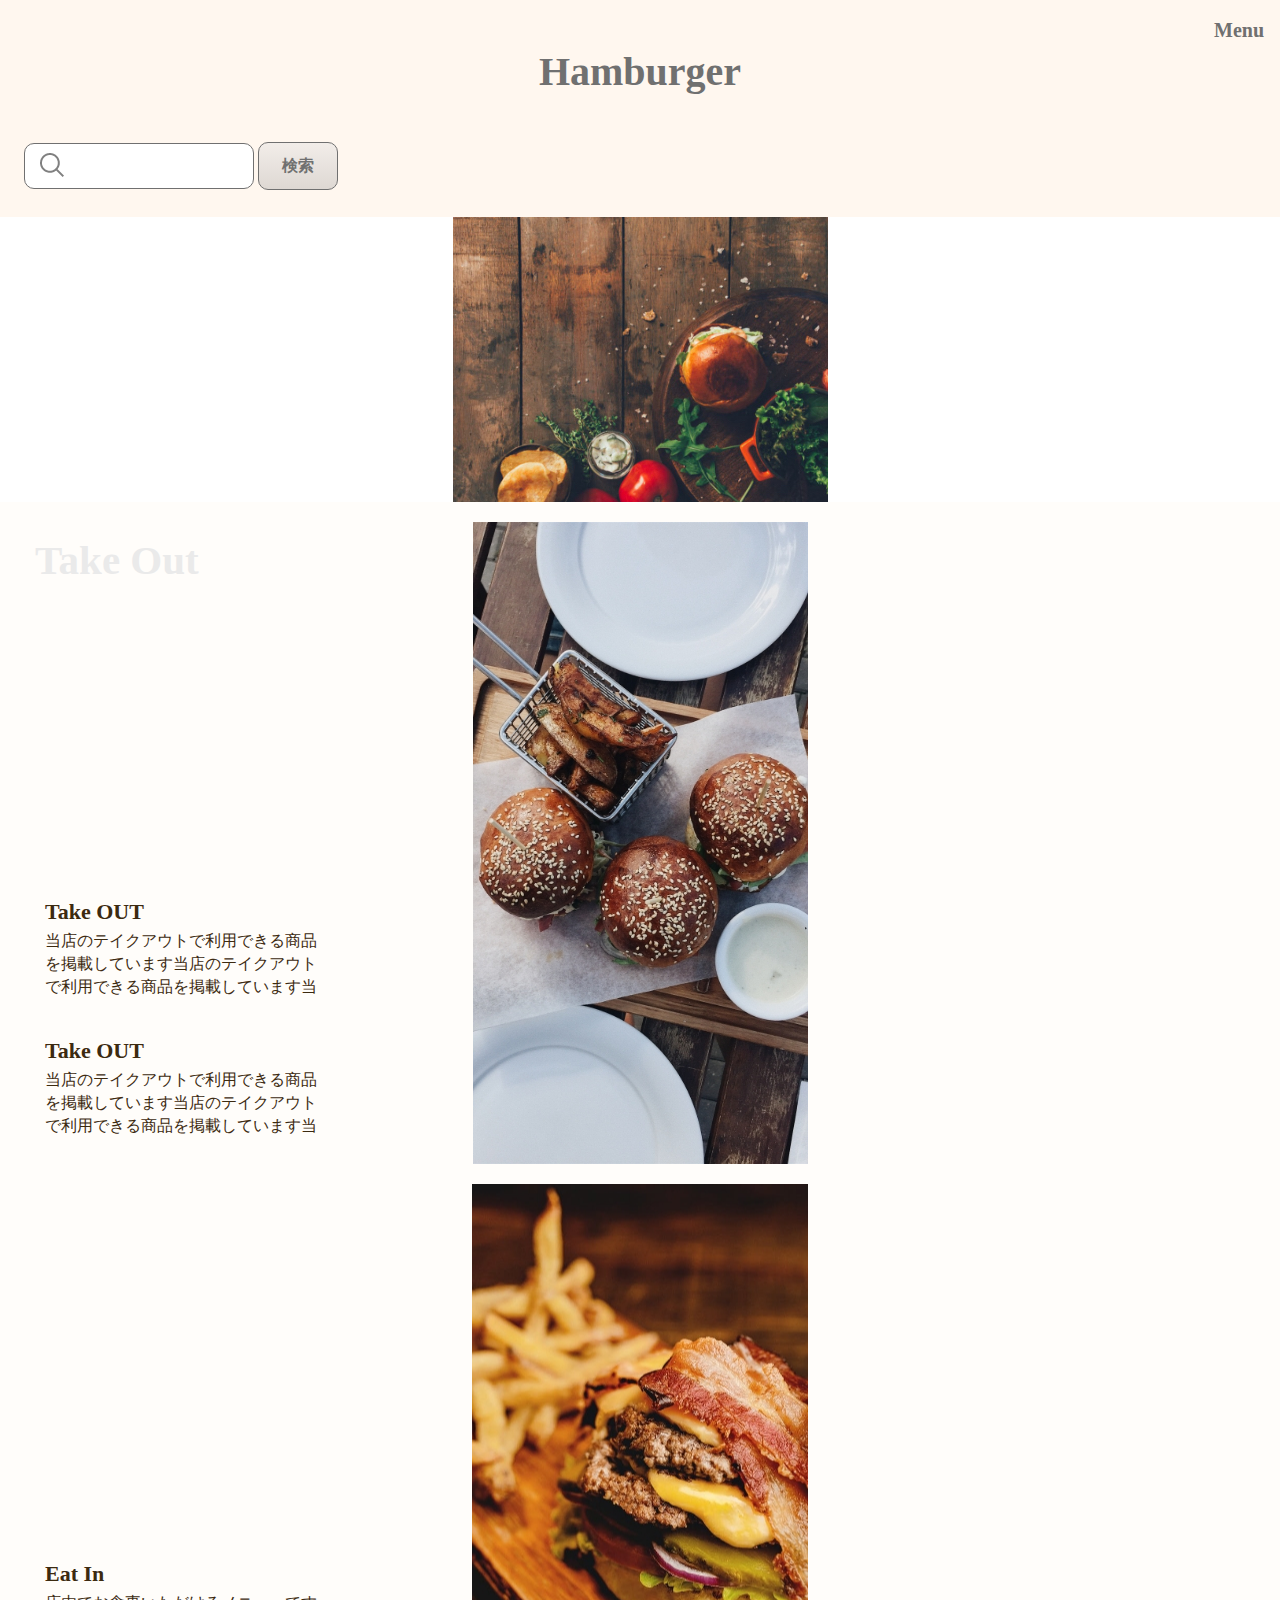
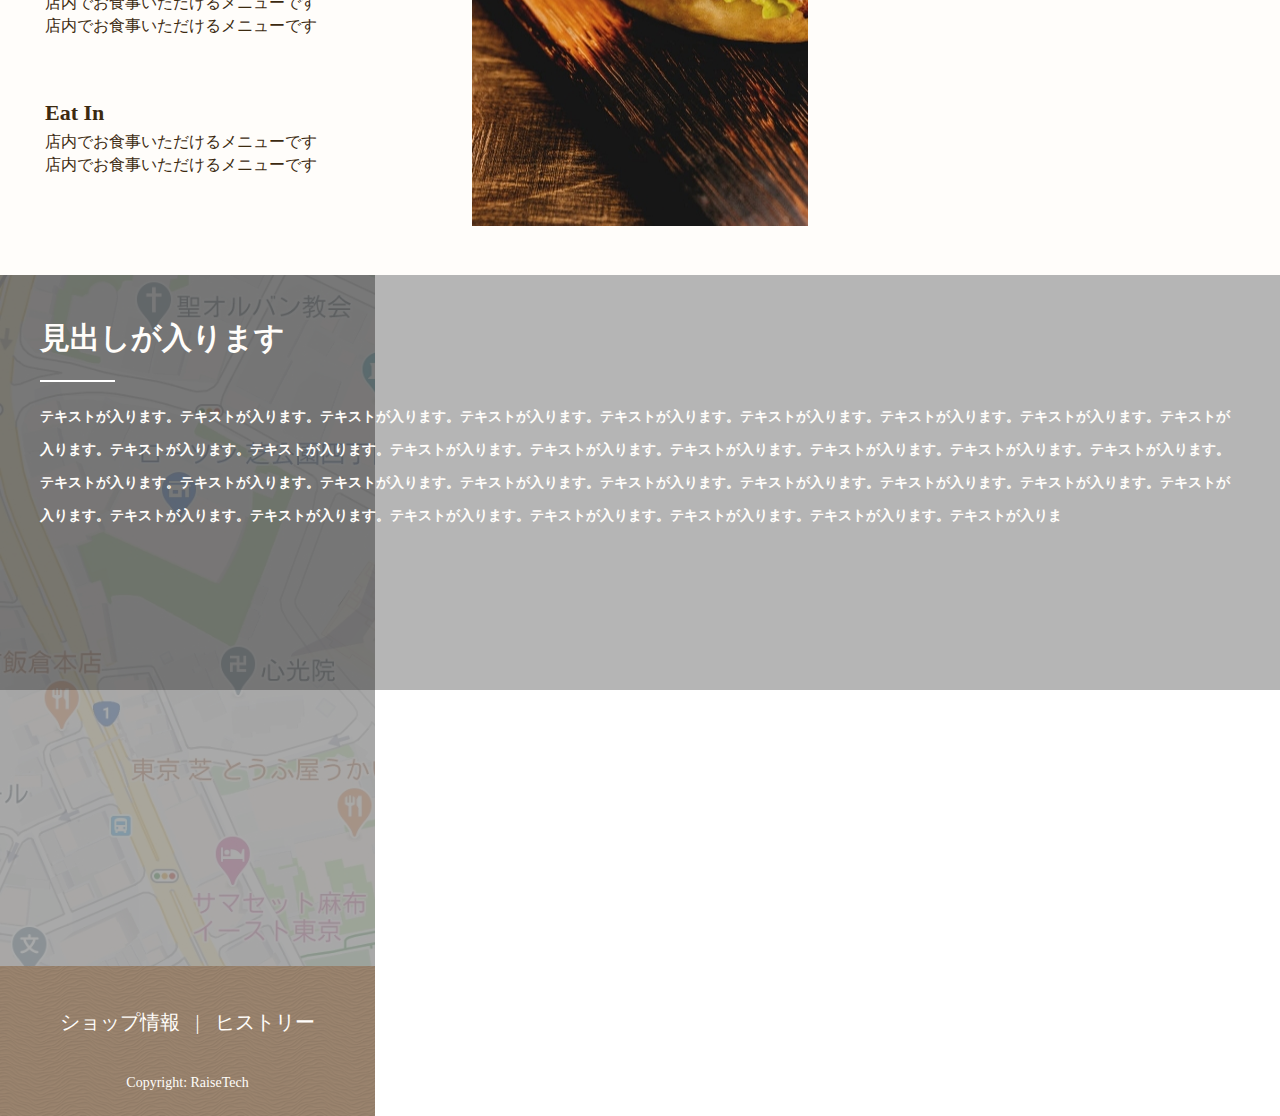
==== index.html @ 3081bf37 "iPhone _ front-pageまで完成" ====
<!DOCTYPE html>
<html lang="ja">

<head>
  <meta charset="UTF-8">
  <meta http-equiv="X-UA-Compatible" content="IE=edge">
  <meta name="viewport" content="width=device-width, initial-scale=1.0">
  <title>hamburger</title>
  <link rel="shortcut icon" href="img/logo.svg" type="image/x-icon">
  <link rel="stylesheet" href="css/ress.css">
  <link rel="stylesheet" href="css/style.css">
</head>

<body>
  <header class="l-header">

    <div class="p-header">
      <h1 class="p-header__title">
        Hamburger
      </h1>

      <div class="p-header__nav">
        Menu
      </div>
    </div>

    <form action="" class="p-search-form">
      <input type="text" class="p-search-form__keyword">
      <input type="submit" value="検索" class="p-search-form__submit">
    </form>

  </header>

  <article class="p-sidebar">
    <h2 class="p-sidebar__title">Menu</h2>

    <div class="p-sidebar__nav">

      <h3 class="p-sidebar__nav-title">バーガー</h3>
      <ul>
        <li>ハンバーガー</li>
        <li>チーズバーガー</li>
        <li>テリヤキバーガー</li>
        <li>アボカドバーガー</li>
        <li>フィッシュバーガー</li>
        <li>ベーコンバーガー</li>
        <li>チキンバーガー</li>
      </ul>

      <h3 class="p-sidebar__nav-title">サイド</h3>
      <ul>
        <li>ポテト</li>
        <li>サラダ</li>
        <li>ナゲット</li>
        <li>コーン</li>
      </ul>

      <h3 class="p-sidebar__nav-title">ドリンク</h3>
      <ul>
        <li>コーラ</li>
        <li>ファンタ</li>
        <li>オレンジ</li>
        <li>アップル</li>
        <li>紅茶（Ice/Hot</li>
        <li>コーヒー（Ice/Hot</li>
      </ul>

    </div>
  </article>

  <article class="l-contents">
    <div class="p-mv">
      <div class="p-mv__title">ダミーサイト</div>
    </div>
    <div class="p-branch-menu">
      <ul class="p-branch-menu__item">
        <li class="p-branch-menu__item-list p-branch-menu__item-take-out">
          <h2 class="take-out">Take Out</h2>
          <div class="p-branch-menu__item-content">
            <dl>
              <dt>Take OUT</dt>
              <dd>当店のテイクアウトで利用できる商品を掲載しています当店のテイクアウト
                で利用できる商品を掲載しています当</dd>
            </dl>
            <dl>
              <dt>Take OUT</dt>
              <dd>当店のテイクアウトで利用できる商品を掲載しています当店のテイクアウト
                で利用できる商品を掲載しています当</dd>
            </dl>
          </div>
        </li>
        <li class="p-branch-menu__item-list p-branch-menu__item-eat-in">
          <h2>Eat In</h2>
          <div class="p-branch-menu__item-content">
            <dl>
              <dt>Eat In</dt>
              <dd>店内でお食事いただけるメニューです店内でお食事いただけるメニューです</dd>
            </dl>
            <dl>
              <dt>Eat In</dt>
              <dd>店内でお食事いただけるメニューです店内でお食事いただけるメニューです</dd>
            </dl>
          </div>
        </li>
      </ul>
    </div>

    <section class="p-access">
      <h2 class="p-access__title">見出しが入ります</h2>
      <p class="p-access__text">
        テキストが入ります。テキストが入ります。テキストが入ります。テキストが入ります。テキストが入ります。テキストが入ります。テキストが入ります。テキストが入ります。テキストが入ります。テキストが入ります。テキストが入ります。テキストが入ります。テキストが入ります。テキストが入ります。テキストが入ります。テキストが入ります。テキストが入ります。テキストが入ります。テキストが入ります。テキストが入ります。テキストが入ります。テキストが入ります。テキストが入ります。テキストが入ります。テキストが入ります。テキストが入ります。テキストが入ります。テキストが入ります。テキストが入ります。テキストが入ります。テキストが入ります。テキストが入ります。テキストが入りま
      </p>
      <div class="p-access__map"></div>
      <div class="p-access__map-glay"></div>
    </section>
  </article>
  <footer class="l-footer">
    <div class="p-footer__inner">
      <ul class="p-footer__menu">
        <li>ショップ情報</li>
        <span>|</span>
        <li>ヒストリー</li>
      </ul>
      <p class="p-footer__copy">
        Copyright: RaiseTech
      </p>
    </div>
  </footer>
</body>

</html>
---- css/ress.css ----
/* reset.dev • v5.0.2 */

/* # =================================================================
   # Global selectors
   # ================================================================= */

html {
  box-sizing: border-box;
  -webkit-text-size-adjust: 100%; /* Prevent adjustments of font size after orientation changes in iOS */
  word-break: normal;
  -moz-tab-size: 4;
  tab-size: 4;
}

*,
::before,
::after {
  background-repeat: no-repeat; /* Set `background-repeat: no-repeat` to all elements and pseudo elements */
  box-sizing: inherit;
}

::before,
::after {
  text-decoration: inherit; /* Inherit text-decoration and vertical align to ::before and ::after pseudo elements */
  vertical-align: inherit;
}

* {
  padding: 0; /* Reset `padding` and `margin` of all elements */
  margin: 0;
}

/* # =================================================================
   # General elements
   # ================================================================= */

hr {
  overflow: visible; /* Show the overflow in Edge and IE */
  height: 0; /* Add the correct box sizing in Firefox */
  color: inherit; /* Correct border color in Firefox. */
}

details,
main {
  display: block; /* Render the `main` element consistently in IE. */
}

summary {
  display: list-item; /* Add the correct display in all browsers */
}

small {
  font-size: 80%; /* Set font-size to 80% in `small` elements */
}

[hidden] {
  display: none; /* Add the correct display in IE */
}

abbr[title] {
  border-bottom: none; /* Remove the bottom border in Chrome 57 */
  /* Add the correct text decoration in Chrome, Edge, IE, Opera, and Safari */
  text-decoration: underline;
  text-decoration: underline dotted;
}

a {
  background-color: transparent; /* Remove the gray background on active links in IE 10 */
}

a:active,
a:hover {
  outline-width: 0; /* Remove the outline when hovering in all browsers */
}

code,
kbd,
pre,
samp {
  font-family: monospace, monospace; /* Specify the font family of code elements */
}

pre {
  font-size: 1em; /* Correct the odd `em` font sizing in all browsers */
}

b,
strong {
  font-weight: bolder; /* Add the correct font weight in Chrome, Edge, and Safari */
}

/* https://gist.github.com/unruthless/413930 */
sub,
sup {
  font-size: 75%;
  line-height: 0;
  position: relative;
  vertical-align: baseline;
}

sub {
  bottom: -0.25em;
}

sup {
  top: -0.5em;
}

table {
  border-color: inherit; /* Correct border color in all Chrome, Edge, and Safari. */
  text-indent: 0; /* Remove text indentation in Chrome, Edge, and Safari */
}

iframe {
  border-style: none;
}

/* # =================================================================
   # Forms
   # ================================================================= */

input {
  border-radius: 0;
}

[type='number']::-webkit-inner-spin-button,
[type='number']::-webkit-outer-spin-button {
  height: auto; /* Correct the cursor style of increment and decrement buttons in Chrome */
}

[type='search'] {
  -webkit-appearance: textfield; /* Correct the odd appearance in Chrome and Safari */
  outline-offset: -2px; /* Correct the outline style in Safari */
}

[type='search']::-webkit-search-decoration {
  -webkit-appearance: none; /* Remove the inner padding in Chrome and Safari on macOS */
}

textarea {
  overflow: auto; /* Internet Explorer 11+ */
  resize: vertical; /* Specify textarea */
}

button,
input,
optgroup,
select,
textarea {
  font: inherit; /* Specify font inheritance of form elements */
}

optgroup {
  font-weight: bold; /* Restore the font weight unset by the previous rule */
}

button {
  overflow: visible; /* Address `overflow` set to `hidden` in IE 8/9/10/11 */
}

button,
select {
  text-transform: none; /* Firefox 40+, Internet Explorer 11- */
}

/* Apply cursor pointer to button elements */
button,
[type='button'],
[type='reset'],
[type='submit'],
[role='button'] {
  cursor: pointer;
}

/* Remove inner padding and border in Firefox 4+ */
button::-moz-focus-inner,
[type='button']::-moz-focus-inner,
[type='reset']::-moz-focus-inner,
[type='submit']::-moz-focus-inner {
  border-style: none;
  padding: 0;
}

/* Replace focus style removed in the border reset above */
button:-moz-focusring,
[type='button']::-moz-focus-inner,
[type='reset']::-moz-focus-inner,
[type='submit']::-moz-focus-inner {
  outline: 1px dotted ButtonText;
}

button,
html [type='button'], /* Prevent a WebKit bug where (2) destroys native `audio` and `video`controls in Android 4 */
[type='reset'],
[type='submit'] {
  -webkit-appearance: button; /* Correct the inability to style clickable types in iOS */
}

/* Remove the default button styling in all browsers */
button,
input,
select,
textarea {
  background-color: transparent;
  border-style: none;
}

a:focus,
button:focus,
input:focus,
select:focus,
textarea:focus {
  outline-width: 0;
}

/* Style select like a standard input */
select {
  -moz-appearance: none; /* Firefox 36+ */
  -webkit-appearance: none; /* Chrome 41+ */
}

select::-ms-expand {
  display: none; /* Internet Explorer 11+ */
}

select::-ms-value {
  color: currentColor; /* Internet Explorer 11+ */
}

legend {
  border: 0; /* Correct `color` not being inherited in IE 8/9/10/11 */
  color: inherit; /* Correct the color inheritance from `fieldset` elements in IE */
  display: table; /* Correct the text wrapping in Edge and IE */
  max-width: 100%; /* Correct the text wrapping in Edge and IE */
  white-space: normal; /* Correct the text wrapping in Edge and IE */
  max-width: 100%; /* Correct the text wrapping in Edge 18- and IE */
}

::-webkit-file-upload-button {
  /* Correct the inability to style clickable types in iOS and Safari */
  -webkit-appearance: button;
  color: inherit;
  font: inherit; /* Change font properties to `inherit` in Chrome and Safari */
}

/* Replace pointer cursor in disabled elements */
[disabled] {
  cursor: default;
}

/* # =================================================================
   # Specify media element style
   # ================================================================= */

img {
  border-style: none; /* Remove border when inside `a` element in IE 8/9/10 */
}

/* Add the correct vertical alignment in Chrome, Firefox, and Opera */
progress {
  vertical-align: baseline;
}

/* # =================================================================
   # Accessibility
   # ================================================================= */

/* Specify the progress cursor of updating elements */
[aria-busy='true'] {
  cursor: progress;
}

/* Specify the pointer cursor of trigger elements */
[aria-controls] {
  cursor: pointer;
}

/* Specify the cursor of disabled, not-editable, or otherwise inoperable elements */
[aria-disabled='true'] {
  cursor: default;
}
---- css/style.css ----
@charset "UTF-8";
/* reset.dev • v5.0.2 */
/* # =================================================================
   # Global selectors
   # ================================================================= */
html {
  box-sizing: border-box;
  -webkit-text-size-adjust: 100%;
  /* Prevent adjustments of font size after orientation changes in iOS */
  word-break: normal;
  -moz-tab-size: 4;
  -o-tab-size: 4;
     tab-size: 4;
}

*,
::before,
::after {
  background-repeat: no-repeat;
  /* Set `background-repeat: no-repeat` to all elements and pseudo elements */
  box-sizing: inherit;
}

::before,
::after {
  text-decoration: inherit;
  /* Inherit text-decoration and vertical align to ::before and ::after pseudo elements */
  vertical-align: inherit;
}

* {
  padding: 0;
  /* Reset `padding` and `margin` of all elements */
  margin: 0;
}

/* # =================================================================
   # General elements
   # ================================================================= */
hr {
  overflow: visible;
  /* Show the overflow in Edge and IE */
  height: 0;
  /* Add the correct box sizing in Firefox */
  color: inherit;
  /* Correct border color in Firefox. */
}

details,
main {
  display: block;
  /* Render the `main` element consistently in IE. */
}

summary {
  display: list-item;
  /* Add the correct display in all browsers */
}

small {
  font-size: 80%;
  /* Set font-size to 80% in `small` elements */
}

[hidden] {
  display: none;
  /* Add the correct display in IE */
}

abbr[title] {
  border-bottom: none;
  /* Remove the bottom border in Chrome 57 */
  /* Add the correct text decoration in Chrome, Edge, IE, Opera, and Safari */
  text-decoration: underline;
  -webkit-text-decoration: underline dotted;
          text-decoration: underline dotted;
}

a {
  background-color: transparent;
  /* Remove the gray background on active links in IE 10 */
}

a:active,
a:hover {
  outline-width: 0;
  /* Remove the outline when hovering in all browsers */
}

code,
kbd,
pre,
samp {
  font-family: monospace, monospace;
  /* Specify the font family of code elements */
}

pre {
  font-size: 1em;
  /* Correct the odd `em` font sizing in all browsers */
}

b,
strong {
  font-weight: bolder;
  /* Add the correct font weight in Chrome, Edge, and Safari */
}

sub,
sup {
  font-size: 75%;
  line-height: 0;
  position: relative;
  vertical-align: baseline;
}

sub {
  bottom: -0.25em;
}

sup {
  top: -0.5em;
}

table {
  border-color: inherit;
  /* Correct border color in all Chrome, Edge, and Safari. */
  text-indent: 0;
  /* Remove text indentation in Chrome, Edge, and Safari */
}

iframe {
  border-style: none;
}

/* # =================================================================
   # Forms
   # ================================================================= */
input {
  border-radius: 0;
}

[type=number]::-webkit-inner-spin-button,
[type=number]::-webkit-outer-spin-button {
  height: auto;
  /* Correct the cursor style of increment and decrement buttons in Chrome */
}

[type=search] {
  -webkit-appearance: textfield;
  /* Correct the odd appearance in Chrome and Safari */
  outline-offset: -2px;
  /* Correct the outline style in Safari */
}

[type=search]::-webkit-search-decoration {
  -webkit-appearance: none;
  /* Remove the inner padding in Chrome and Safari on macOS */
}

textarea {
  overflow: auto;
  /* Internet Explorer 11+ */
  resize: vertical;
  /* Specify textarea */
}

button,
input,
optgroup,
select,
textarea {
  font: inherit;
  /* Specify font inheritance of form elements */
}

optgroup {
  font-weight: bold;
  /* Restore the font weight unset by the previous rule */
}

button {
  overflow: visible;
  /* Address `overflow` set to `hidden` in IE 8/9/10/11 */
}

button,
select {
  text-transform: none;
  /* Firefox 40+, Internet Explorer 11- */
}

button,
[type=button],
[type=reset],
[type=submit],
[role=button] {
  cursor: pointer;
}

button::-moz-focus-inner,
[type=button]::-moz-focus-inner,
[type=reset]::-moz-focus-inner,
[type=submit]::-moz-focus-inner {
  border-style: none;
  padding: 0;
}

button:-moz-focusring,
[type=button]::-moz-focus-inner,
[type=reset]::-moz-focus-inner,
[type=submit]::-moz-focus-inner {
  outline: 1px dotted ButtonText;
}

button,
html [type=button],
[type=reset],
[type=submit] {
  -webkit-appearance: button;
  /* Correct the inability to style clickable types in iOS */
}

button,
input,
select,
textarea {
  background-color: transparent;
  border-style: none;
}

a:focus,
button:focus,
input:focus,
select:focus,
textarea:focus {
  outline-width: 0;
}

/* Style select like a standard input */
select {
  -moz-appearance: none;
  /* Firefox 36+ */
  -webkit-appearance: none;
  /* Chrome 41+ */
}

select::-ms-expand {
  display: none;
  /* Internet Explorer 11+ */
}

select::-ms-value {
  color: currentColor;
  /* Internet Explorer 11+ */
}

legend {
  border: 0;
  /* Correct `color` not being inherited in IE 8/9/10/11 */
  color: inherit;
  /* Correct the color inheritance from `fieldset` elements in IE */
  display: table;
  /* Correct the text wrapping in Edge and IE */
  max-width: 100%;
  /* Correct the text wrapping in Edge and IE */
  white-space: normal;
  /* Correct the text wrapping in Edge and IE */
  max-width: 100%;
  /* Correct the text wrapping in Edge 18- and IE */
}

::-webkit-file-upload-button {
  -webkit-appearance: button;
  color: inherit;
  font: inherit;
}

[disabled] {
  cursor: default;
}

/* # =================================================================
   # Specify media element style
   # ================================================================= */
img {
  border-style: none;
}

progress {
  vertical-align: baseline;
}

/* # =================================================================
   # Accessibility
   # ================================================================= */
[aria-busy=true] {
  cursor: progress;
}

[aria-controls] {
  cursor: pointer;
}

[aria-disabled=true] {
  cursor: default;
}

*,
*:before,
*:after {
  -o-box-sizing: border-box;
  -ms-box-sizing: border-box;
  box-sizing: border-box;
}

html {
  font-size: 62.5%;
  line-height: 1.6;
  scroll-behavior: smooth;
}

body {
  color: #333333;
  font-size: 1.6rem;
  min-width: 350px;
  width: 100%;
  overflow-x: hidden;
}

img,
video,
object {
  max-width: 100%;
  height: auto;
  border: none;
  display: block;
}

a {
  color: inherit;
  text-decoration: none;
  transition: 0.4s;
}
a:hover {
  text-decoration: none;
}

a:hover img {
  text-decoration: none;
  opacity: 0.8;
  transition: all 0.3s;
}

/* ===============================================
# メディアクエリ
=============================================== */
/* ===============================================
# color
=============================================== */
/* ===============================================
# font-family
=============================================== */
/* ===============================================
# メディアクエリ
=============================================== */
/* ===============================================
# color
=============================================== */
/* ===============================================
# font-family
=============================================== */
.l-header {
  width: 100%;
  height: 217px;
  background: #FFF7EF;
}

.l-footer {
  width: 375px;
  height: 150px;
  background: url(./../../img/footer.png);
  background-repeat: no-repeat;
  color: #FFFDFA;
  font-family: "M+ 1m";
  padding: 40px 0 30px;
}

.p-header {
  font-family: "Roboto";
  color: #707070;
  position: relative;
}
.p-header__title {
  font-size: 4rem;
  text-align: center;
  padding-top: 40px;
  font-weight: bold;
}
.p-header__nav {
  font-size: 2rem;
  font-weight: bold;
  position: absolute;
  top: 14px;
  right: 16px;
}

.p-search-form {
  width: 320px;
  margin: 38px 0;
  margin-left: 24px;
  position: relative;
}
.p-search-form::before {
  position: absolute;
  content: "";
  width: 24px;
  height: 24px;
  color: #707070;
  background-image: url(./../../../img/search.png);
  top: 11px;
  left: 16px;
}
.p-search-form__keyword {
  width: 230px;
  height: 46px;
  background: #fff;
  border: 1px solid #707070;
  border-radius: 10px;
}
.p-search-form__submit {
  text-align: right;
  padding: 12px 23px;
  background: linear-gradient(to bottom, #F2EDE9, #DED8D3);
  border-radius: 10px;
  line-height: 1.4;
  font-size: 1.6rem;
  font-weight: bold;
  color: #707070;
  font-family: "M+ 1m";
  border: 1px solid #707070;
}

.p-sidebar {
  display: none;
}

.p-mv {
  width: 100%;
  height: 285px;
  background: url(./../../../img/mainvisual-sp.jpg);
  background-repeat: no-repeat;
  background-position: center;
  background-size: contain;
}
.p-mv__title {
  color: #FFFFFF;
  font-family: "M+ 1m";
  font-size: 36px;
  font-weight: bold;
  padding: 119px 0 0 25px;
}

.p-branch-menu {
  background: #FFFDFA;
  padding: 20px 20px 49px 20px;
}
.p-branch-menu__item {
  display: flex;
  flex-wrap: wrap;
  gap: 20px;
}
.p-branch-menu__item-take-out {
  width: 100%;
  height: 642px;
  background: url(./../../../img/take-out.jpg);
  background-position: center;
  background-repeat: no-repeat;
}
.p-branch-menu__item-eat-in {
  width: 100%;
  height: 642px;
  background: url(./../../../img/eat-in.jpg);
  background-position: center;
  background-repeat: no-repeat;
}
.p-branch-menu__item-list {
  list-style: none;
  padding: 11px 15px 15px 15px;
}
.p-branch-menu__item-list h2 {
  font-size: 41px;
  font-family: "Roboto";
  font-weight: bold;
  color: #FFFDFA;
  line-height: 54px;
  position: relative;
}
.p-branch-menu__item-list h2::after {
  position: absolute;
  content: "";
  width: 34px;
  height: 4px;
  background: #FFFDFA;
  bottom: -15px;
  left: 0;
}
.p-branch-menu__item-list .take-out {
  color: #eaeaea;
}
.p-branch-menu__item-list dl {
  width: 305px;
  height: 124px;
  background: rgba(255, 253, 250, 0.8);
  font-family: "M+ 1m";
  color: #3C2A10;
  padding: 7px 10px 9px 10px;
}
.p-branch-menu__item-list dl dt {
  font-size: 22px;
  font-weight: bold;
}
.p-branch-menu__item-list dl dd {
  line-height: 23px;
}
.p-branch-menu__item-content {
  display: flex;
  flex-direction: column;
  flex-wrap: wrap;
  gap: 15px;
  margin-top: 300px;
}

.p-access {
  width: 100%;
  height: 691px;
  padding: 40px 40px 50px 40px;
  position: relative;
}
.p-access__title {
  font-size: 30px;
  z-index: 2;
  font-weight: bold;
  font-family: "M+ 1m";
  color: #FFFDFA;
  z-index: 2;
  line-height: 45px;
  margin-bottom: 40px;
  position: relative;
}
.p-access__title::after {
  content: "";
  width: 75px;
  height: 2px;
  background: #FFF;
  position: absolute;
  z-index: 2;
  top: 65px;
  left: 0;
}
.p-access__text {
  font-size: 14px;
  font-weight: bold;
  font-family: "M+ 1m";
  color: #FFFDFA;
  z-index: 2;
  line-height: 33px;
}
.p-access__map {
  position: absolute;
  width: 375px;
  height: 691px;
  background: url(./../../../img/access-map.jpg);
  background-position: center;
  background-repeat: no-repeat;
  background-size: contain;
  top: 0;
  left: 0;
  z-index: -2;
}
.p-access__map::before {
  content: "";
  position: absolute;
  background: rgba(112, 112, 112, 0.6);
  top: 0;
  left: 0;
  width: 100%;
  height: 100%;
  display: block;
  z-index: -1;
}
.p-access__map-glay {
  position: absolute;
  width: 100%;
  height: 415px;
  background: rgba(0, 0, 0, 0.29);
  top: 0;
  left: 0;
  display: block;
  z-index: -1;
}

.p-footer__menu {
  list-style: none;
  display: flex;
  flex-direction: row;
  gap: 15px;
  justify-content: center;
  font-size: 20px;
}

.p-footer__copy {
  padding-top: 34px;
  text-align: center;
  font-size: 14px;
}

/* ===============================================
# Foundation
=============================================== */
/* ===============================================
# Layout
=============================================== */
/* ===============================================
# Object
=============================================== */
/* ===============================================
# Object > Component
=============================================== */
/* ===============================================
# Object > Project
=============================================== */
/*# sourceMappingURL=style.css.map */
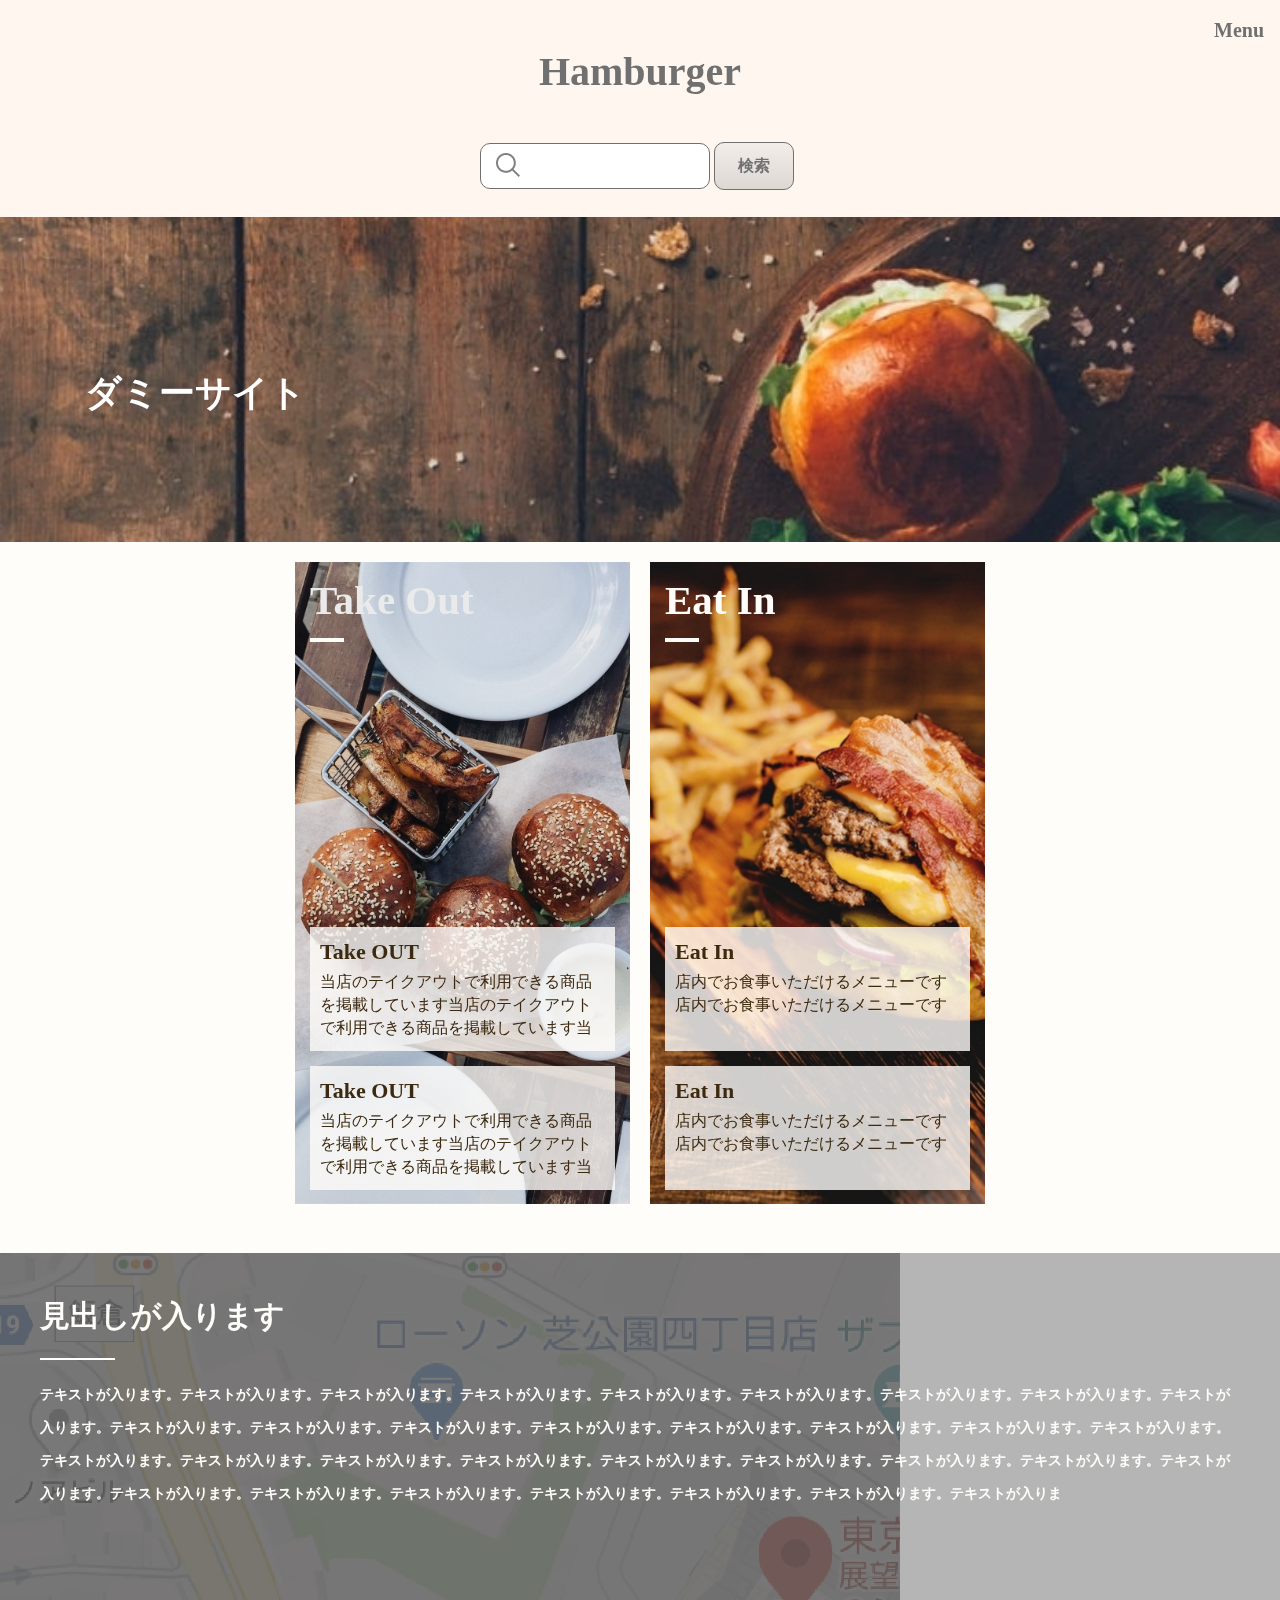
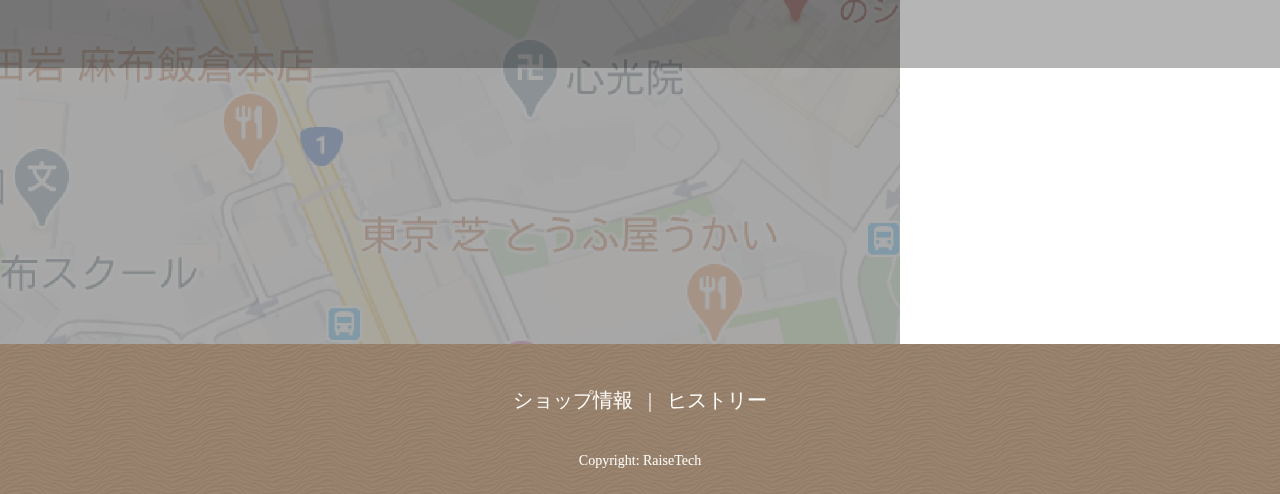
==== commit 29f5e6e9: "スマホ版の修正" ====
--- a/index.html
+++ b/index.html
@@ -20,7 +20,9 @@
       </h1>
 
       <div class="p-header__nav">
-        Menu
+        <button class="p-hamburger">
+          Menu
+        </button>
       </div>
     </div>
 
@@ -32,38 +34,42 @@
   </header>
 
   <article class="p-sidebar">
+    <img src="./img/close-btn.png" alt="" class="p-sidebar-close">
     <h2 class="p-sidebar__title">Menu</h2>
 
     <div class="p-sidebar__nav">
 
-      <h3 class="p-sidebar__nav-title">バーガー</h3>
-      <ul>
-        <li>ハンバーガー</li>
-        <li>チーズバーガー</li>
-        <li>テリヤキバーガー</li>
-        <li>アボカドバーガー</li>
-        <li>フィッシュバーガー</li>
-        <li>ベーコンバーガー</li>
-        <li>チキンバーガー</li>
-      </ul>
+      <div class="p-sidebar__nav-content">
 
-      <h3 class="p-sidebar__nav-title">サイド</h3>
-      <ul>
-        <li>ポテト</li>
-        <li>サラダ</li>
-        <li>ナゲット</li>
-        <li>コーン</li>
-      </ul>
+        <h3 class="p-sidebar__nav-title">バーガー</h3>
+        <ul>
+          <li>ハンバーガー</li>
+          <li>チーズバーガー</li>
+          <li>テリヤキバーガー</li>
+          <li>アボカドバーガー</li>
+          <li>フィッシュバーガー</li>
+          <li>ベーコンバーガー</li>
+          <li>チキンバーガー</li>
+        </ul>
 
-      <h3 class="p-sidebar__nav-title">ドリンク</h3>
-      <ul>
-        <li>コーラ</li>
-        <li>ファンタ</li>
-        <li>オレンジ</li>
-        <li>アップル</li>
-        <li>紅茶（Ice/Hot</li>
-        <li>コーヒー（Ice/Hot</li>
-      </ul>
+        <h3 class="p-sidebar__nav-title">サイド</h3>
+        <ul>
+          <li>ポテト</li>
+          <li>サラダ</li>
+          <li>ナゲット</li>
+          <li>コーン</li>
+        </ul>
+
+        <h3 class="p-sidebar__nav-title">ドリンク</h3>
+        <ul>
+          <li>コーラ</li>
+          <li>ファンタ</li>
+          <li>オレンジ</li>
+          <li>アップル</li>
+          <li>紅茶（Ice/Hot</li>
+          <li>コーヒー（Ice/Hot</li>
+        </ul>
+      </div>
 
     </div>
   </article>
@@ -114,6 +120,7 @@
       <div class="p-access__map-glay"></div>
     </section>
   </article>
+  
   <footer class="l-footer">
     <div class="p-footer__inner">
       <ul class="p-footer__menu">
@@ -126,6 +133,11 @@
       </p>
     </div>
   </footer>
+
+  <script src="https://code.jquery.com/jquery-3.6.0.min.js"
+    integrity="sha256-/xUj+3OJU5yExlq6GSYGSHk7tPXikynS7ogEvDej/m4=" crossorigin="anonymous"></script>
+  <script src="script.js"></script>
+  <!-- <script src="slide.js"></script> -->
 </body>
 
 </html>--- a/css/style.css
+++ b/css/style.css
@@ -325,7 +325,9 @@
   font-size: 1.6rem;
   min-width: 350px;
   width: 100%;
-  overflow-x: hidden;
+}
+body ::-webkit-scrollbar {
+  display: none;
 }
 
 img,
@@ -376,8 +378,12 @@
   background: #FFF7EF;
 }
 
+.l-main {
+  padding: 30px 20px;
+}
+
 .l-footer {
-  width: 375px;
+  width: 100%;
   height: 150px;
   background: url(./../../img/footer.png);
   background-repeat: no-repeat;
@@ -386,6 +392,41 @@
   padding: 40px 0 30px;
 }
 
+.c-card {
+  color: #FFFFFF;
+  font-family: "M+ 1m";
+  padding: 31px 0 43px 17px;
+}
+.c-card__ttl {
+  font-size: 2rem;
+  font-weight: bold;
+  line-height: 2.9rem;
+  margin-bottom: 2.4rem;
+}
+.c-card__ttl-sub {
+  font-size: 1.6rem;
+  line-height: 2.3rem;
+  margin-bottom: 10px;
+}
+.c-card__text {
+  font-size: 1.6rem;
+  line-height: 2.3rem;
+  width: 246px;
+  margin-bottom: 40px;
+}
+.c-card__button {
+  margin-left: 63px;
+  text-align: center;
+  font-weight: bold;
+  display: block;
+  width: 163px;
+  height: 43px;
+  padding-top: 10px;
+  border-radius: 50px;
+  background: #FFFDFA;
+  color: #707070;
+}
+
 .p-header {
   font-family: "Roboto";
   color: #707070;
@@ -407,8 +448,7 @@
 
 .p-search-form {
   width: 320px;
-  margin: 38px 0;
-  margin-left: 24px;
+  margin: 38px auto;
   position: relative;
 }
 .p-search-form::before {
@@ -427,6 +467,7 @@
   background: #fff;
   border: 1px solid #707070;
   border-radius: 10px;
+  padding-left: 50px;
 }
 .p-search-form__submit {
   text-align: right;
@@ -442,33 +483,126 @@
 }
 
 .p-sidebar {
+  position: fixed;
+  z-index: -1;
+  opacity: 0;
+  top: 0;
+  width: 100%;
+  height: 100vh;
+  background: rgba(0, 0, 0, 0.5);
+  transition: all 0.3s;
+}
+.p-sidebar img {
+  width: 32px;
+  height: 32px;
+  position: fixed;
+  top: 25px;
+  right: 17px;
+  z-index: 1000;
+}
+.p-sidebar.mask {
+  opacity: 1;
+  z-index: 998;
+}
+.p-sidebar__title {
   display: none;
 }
+.p-sidebar__nav-content {
+  position: fixed;
+  top: 0;
+  right: -120%;
+  z-index: 999;
+  width: 87vw;
+  height: 100vh;
+  overflow: auto;
+  -webkit-overflow-scrolling: touch;
+  background: #F2EDE9;
+  transition: all 0.3s;
+  padding-left: 46px;
+  padding-top: 212px;
+}
+.p-sidebar__nav-content.slide {
+  right: 0;
+}
+.p-sidebar__nav-content ul {
+  list-style: none;
+}
+.p-sidebar__nav-content ul li {
+  color: #707070;
+  font-family: "M+ 1m";
+  font-size: 2rem;
+  margin-bottom: 23px;
+  margin-left: 20px;
+}
+.p-sidebar__nav-content ul li:last-child {
+  margin-bottom: 43px;
+}
+.p-sidebar__nav-title {
+  color: #707070;
+  font-family: "M+ 1m";
+  font-size: 2.4rem;
+  font-weight: bold;
+  margin-bottom: 40px;
+}
+
+.p-sidebar.mask {
+  opacity: 1;
+  z-index: 998;
+}
+
+.p-sidebar__nav-content.slide {
+  right: 0;
+}
 
 .p-mv {
-  width: 100%;
-  height: 285px;
-  background: url(./../../../img/mainvisual-sp.jpg);
+  width: 100vw;
+  min-height: 36.16vh;
+  max-height: 570px;
+  background: url(./../../../img/top-main.jpg);
   background-repeat: no-repeat;
   background-position: center;
-  background-size: contain;
+  background-size: cover;
+}
+@media (min-width: 768px) and (max-width: 1024px) {
+  .p-mv {
+    background: url(./../../../img/top-mv-tab.jpg);
+    background-repeat: no-repeat;
+    background-position: center;
+    background-size: cover;
+  }
 }
 .p-mv__title {
   color: #FFFFFF;
   font-family: "M+ 1m";
-  font-size: 36px;
-  font-weight: bold;
-  padding: 119px 0 0 25px;
+  font-size: 3.6rem;
+  font-weight: bold;
+  padding-top: 16.4vh;
+  margin-left: 6.66vw;
 }
 
 .p-branch-menu {
   background: #FFFDFA;
   padding: 20px 20px 49px 20px;
+}
+@media (min-width: 768px) and (max-width: 1024px) {
+  .p-branch-menu {
+    display: flex;
+    flex-wrap: wrap;
+    padding: 40px;
+    justify-content: space-between;
+  }
 }
 .p-branch-menu__item {
   display: flex;
   flex-wrap: wrap;
   gap: 20px;
+  justify-content: center;
+}
+@media (min-width: 768px) and (max-width: 1024px) {
+  .p-branch-menu__item {
+    gap: 40px;
+    margin: 0 auto;
+  }
 }
 .p-branch-menu__item-take-out {
   width: 100%;
@@ -477,6 +611,11 @@
   background-position: center;
   background-repeat: no-repeat;
 }
+@media (min-width: 768px) and (max-width: 1024px) {
+  .p-branch-menu__item-take-out {
+    width: 335px;
+  }
+}
 .p-branch-menu__item-eat-in {
   width: 100%;
   height: 642px;
@@ -484,12 +623,18 @@
   background-position: center;
   background-repeat: no-repeat;
 }
+@media (min-width: 768px) and (max-width: 1024px) {
+  .p-branch-menu__item-eat-in {
+    width: 335px;
+  }
+}
 .p-branch-menu__item-list {
+  width: inherit;
   list-style: none;
   padding: 11px 15px 15px 15px;
 }
 .p-branch-menu__item-list h2 {
-  font-size: 41px;
+  font-size: 4.1rem;
   font-family: "Roboto";
   font-weight: bold;
   color: #FFFDFA;
@@ -517,7 +662,7 @@
   padding: 7px 10px 9px 10px;
 }
 .p-branch-menu__item-list dl dt {
-  font-size: 22px;
+  font-size: 2.2rem;
   font-weight: bold;
 }
 .p-branch-menu__item-list dl dd {
@@ -537,8 +682,13 @@
   padding: 40px 40px 50px 40px;
   position: relative;
 }
+@media (min-width: 768px) and (max-width: 1024px) {
+  .p-access {
+    height: 415px;
+  }
+}
 .p-access__title {
-  font-size: 30px;
+  font-size: 3rem;
   z-index: 2;
   font-weight: bold;
   font-family: "M+ 1m";
@@ -559,7 +709,7 @@
   left: 0;
 }
 .p-access__text {
-  font-size: 14px;
+  font-size: 1.4rem;
   font-weight: bold;
   font-family: "M+ 1m";
   color: #FFFDFA;
@@ -568,15 +718,20 @@
 }
 .p-access__map {
   position: absolute;
-  width: 375px;
+  width: 100vh;
   height: 691px;
   background: url(./../../../img/access-map.jpg);
   background-position: center;
   background-repeat: no-repeat;
-  background-size: contain;
+  background-size: cover;
   top: 0;
   left: 0;
   z-index: -2;
+}
+@media (min-width: 768px) and (max-width: 1024px) {
+  .p-access__map {
+    height: 415px;
+  }
 }
 .p-access__map::before {
   content: "";
@@ -612,7 +767,326 @@
 .p-footer__copy {
   padding-top: 34px;
   text-align: center;
-  font-size: 14px;
+  font-size: 1.4rem;
+}
+
+.p-hamburger {
+  color: #707070;
+}
+
+.p-archive {
+  width: 100%;
+  height: 283px;
+  background: url(./../../../img/archive.jpg);
+  z-index: -2;
+  padding-left: 37px;
+  background-repeat: no-repeat;
+  position: relative;
+}
+.p-archive::after {
+  position: absolute;
+  content: "";
+  width: inherit;
+  height: inherit;
+  background: rgba(0, 0, 0, 0.5);
+  top: 0;
+  left: 0;
+  z-index: -1;
+}
+.p-archive__title {
+  color: #FFFFFF;
+  font-family: "Roboto";
+  font-size: 3.6rem;
+  font-weight: bold;
+  line-height: 48px;
+  z-index: 2;
+  padding-top: 102px;
+  padding-bottom: 7px;
+}
+.p-archive__subtitle {
+  color: #FFFFFF;
+  font-family: "M+ 1m";
+  font-size: 1.6rem;
+  line-height: 23px;
+  z-index: 2;
+}
+.p-archive__text {
+  color: #3C2A10;
+  font-family: "M+ 1m";
+}
+.p-archive__text-title {
+  font-size: 2.8rem;
+  line-height: 42px;
+  font-weight: bold;
+  margin-bottom: 30px;
+}
+.p-archive__text-text {
+  font-size: 1.6rem;
+  line-height: 28px;
+  margin-bottom: 19px;
+}
+.p-archive__menu {
+  margin-bottom: 20px;
+  background: #3c2b1c;
+}
+.p-archive__menu img {
+  width: 100%;
+  height: auto;
+}
+.p-archive__page-nav {
+  margin-top: 50px;
+  display: flex;
+  justify-content: space-between;
+  width: 335px;
+  height: 22px;
+}
+.p-archive__page-nav-left a {
+  margin-left: 26px;
+  font-family: "M+ 1m";
+  color: #707070;
+  position: relative;
+}
+.p-archive__page-nav-left a::before {
+  position: absolute;
+  content: url(./../../../img/arrow-left.png);
+  top: 2px;
+  left: -26px;
+}
+.p-archive__page-nav-right a {
+  margin-right: 26px;
+  font-family: "M+ 1m";
+  color: #707070;
+  position: relative;
+}
+.p-archive__page-nav-right a::after {
+  position: absolute;
+  content: url(./../../../img/arrow-right.png);
+  top: 2px;
+  right: -26px;
+}
+
+.p-single-top {
+  width: 100%;
+  height: 225px;
+  background: url(./../../../img/single-top.jpg);
+  background-position: center;
+  background-repeat: no-repeat;
+}
+.p-single-top__title {
+  color: #FFFDFA;
+  font-family: #FFFFFF;
+  font-size: 3.6rem;
+  font-weight: bold;
+  line-height: 54px;
+  padding-top: 91px;
+  padding-left: 26px;
+}
+
+.p-single-main__title {
+  font-family: "M+ 1m";
+  color: #3C2A10;
+  font-size: 2.8rem;
+  font-weight: bold;
+  line-height: 42px;
+  margin-bottom: 30px;
+}
+.p-single-main__text {
+  font-family: "M+ 1m";
+  color: #3C2A10;
+  font-size: 1.6rem;
+  line-height: 23px;
+  margin-bottom: 34px;
+}
+.p-single-main h3,
+.p-single-main h4,
+.p-single-main h5,
+.p-single-main h6 {
+  color: #3C2A10;
+  font-family: "M+ 1m";
+  font-weight: bold;
+}
+.p-single-main h3 {
+  font-size: 2.4rem;
+  line-height: 36px;
+}
+.p-single-main h4,
+.p-single-main h5,
+.p-single-main h6 {
+  font-size: 2rem;
+  line-height: 29px;
+  margin-top: 30px;
+}
+.p-single-main blockquote {
+  color: #3C2A10;
+  margin: 30px 0;
+  padding: 30px 0;
+  padding-left: 20px;
+  background: #F5F5F5;
+  font-size: 1.6rem;
+  line-height: 23px;
+  font-family: "M+ 1m";
+}
+.p-single-main blockquote .textarea {
+  margin-bottom: 30px;
+}
+.p-single-main blockquote .link a {
+  text-decoration: underline;
+  color: #4A6C9B;
+}
+
+.p-single-img {
+  height: auto;
+}
+.p-single-img__primary {
+  width: 100%;
+  height: 124px;
+  background: url(./../../../img/foods-primary-sp.jpg);
+  background-position: bottom;
+  background-repeat: no-repeat;
+  margin-bottom: 30px;
+}
+.p-single-img__desc-item {
+  width: 100%;
+  height: 176px;
+  margin-bottom: 30px;
+  display: flex;
+  justify-content: space-between;
+}
+.p-single-img__desc-item:last-child {
+  flex-direction: row-reverse;
+}
+.p-single-img__desc-item__img img {
+  width: 144px;
+  height: 89px;
+}
+.p-single-img__desc-item__text {
+  width: 183px;
+  height: 176px;
+  overflow: scroll;
+  font-size: 1.6rem;
+  font-family: "M+ 1m";
+  color: #3C2A10;
+  line-height: 23px;
+}
+.p-single-img__secondary {
+  margin: 0 auto;
+  margin-bottom: 30px;
+  width: 267px;
+  height: 166px;
+}
+.p-single-img__secondary img {
+  width: 267px;
+  height: 166px;
+}
+.p-single-img__list img {
+  width: 100%;
+  height: auto;
+  margin-bottom: 20px;
+}
+.p-single-img__list img:last-child {
+  margin-bottom: 30px;
+}
+
+.p-single-content {
+  width: 100%;
+  color: #3C2A10;
+  font-family: "M+ 1m";
+  font-size: 1.6rem;
+  line-height: 23px;
+}
+.p-single-content__list-ol {
+  margin-left: 20px;
+}
+.p-single-content__list-ol ol {
+  margin-bottom: 20px;
+}
+.p-single-content__list-ol ol:last-child {
+  margin-bottom: 60px;
+}
+.p-single-content__list-ol ol:nth-child(2) {
+  margin-left: 18px;
+}
+.p-single-content__list-ul ul {
+  margin-bottom: 20px;
+}
+.p-single-content__list-ul ul:last-child {
+  margin-bottom: 30px;
+}
+.p-single-content__list-ul ul:nth-child(2) {
+  margin-left: 18px;
+}
+.p-single-content__list-ul li {
+  list-style: none;
+}
+.p-single-content__item {
+  padding: 50px 0;
+  padding-left: 50px;
+  width: 100%;
+  height: 237px;
+  background: #f5f5f5;
+}
+.p-single-content__item p {
+  color: #3C2A10;
+  font-family: "M+ 1m";
+  font-size: 1.6rem;
+  line-height: 23px;
+  width: 30vw;
+}
+.p-single-content table {
+  margin: 30px 0;
+  width: 100%;
+  border: 1px solid #707070;
+  border-collapse: collapse;
+}
+.p-single-content table tr {
+  height: 77px;
+  font-size: 1.6rem;
+  line-height: 23px;
+  border: 1px solid #707070;
+}
+.p-single-content table tr th {
+  width: 135px;
+  font-weight: normal;
+  border: 1px solid #707070;
+}
+.p-single-content table tr td {
+  width: 200px;
+  padding-left: 30px;
+}
+.p-single-content__btn {
+  width: 100%;
+  height: 81px;
+  background: linear-gradient(to bottom, #f2ede9, #ded8d3);
+  border-radius: 20px;
+  border: 1px solid #707070;
+  margin-bottom: 30px;
+}
+.p-single-content__btn a {
+  color: #3C2A10;
+  font-weight: bold;
+  font-size: 1.6rem;
+  line-height: 23px;
+}
+.p-single-content__bold-text {
+  font-weight: bold;
+  margin-bottom: 147px;
+}
+
+.p-page-top {
+  width: 100%;
+  height: 224px;
+  background: url(./../../../img/page-top.jpg);
+  background-position: center;
+  background-repeat: no-repeat;
+  background-size: cover;
+}
+.p-page-top__title {
+  color: #FFFFFF;
+  font-size: 3.6rem;
+  font-weight: bold;
+  line-height: 54px;
+  padding-top: 91px;
+  text-align: center;
 }
 
 /* ===============================================
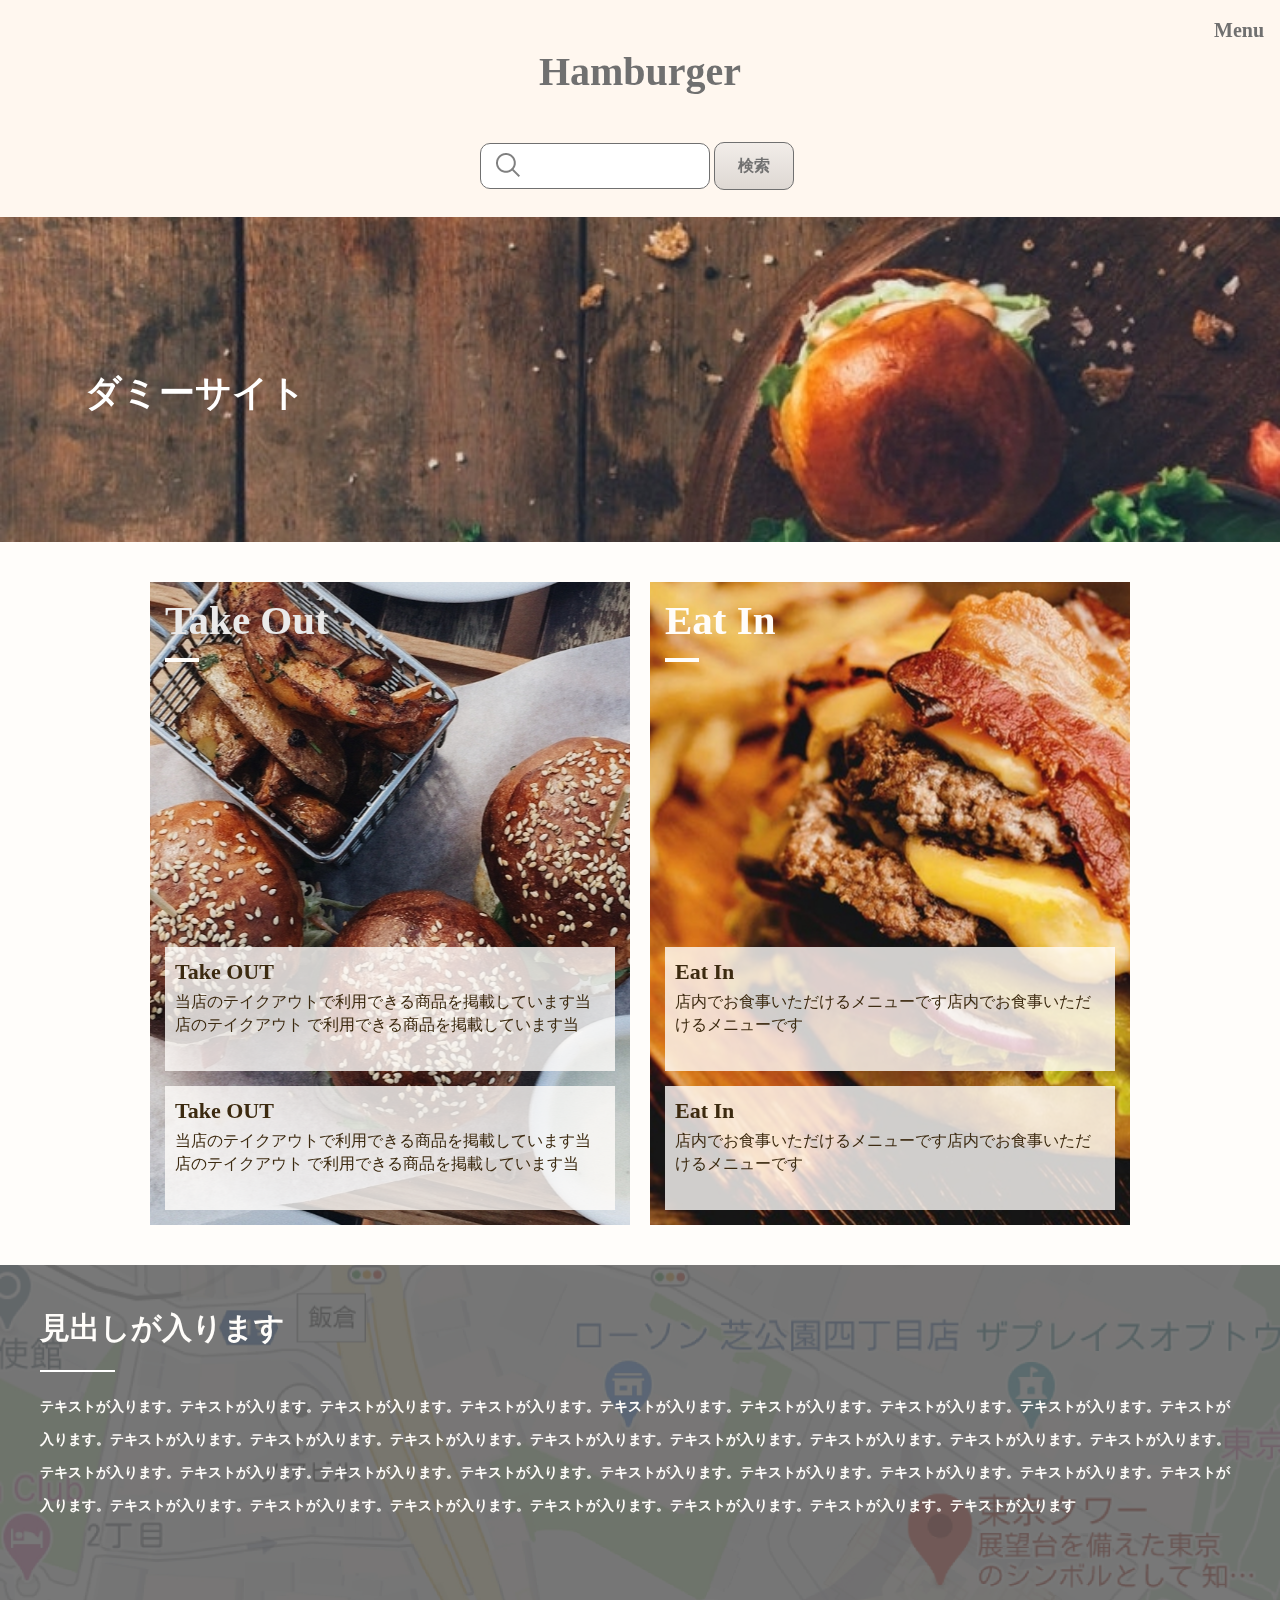
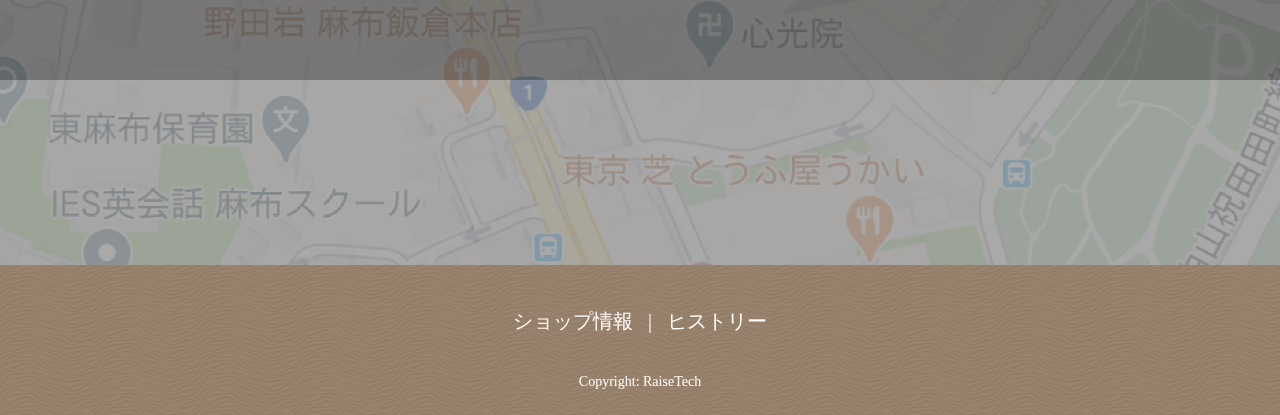
==== commit 901f228c: "レイアウトの修正" ====
--- a/index.html
+++ b/index.html
@@ -112,12 +112,12 @@
     </div>
 
     <section class="p-access">
+      <div class="p-access__map-glay"></div>
       <h2 class="p-access__title">見出しが入ります</h2>
       <p class="p-access__text">
-        テキストが入ります。テキストが入ります。テキストが入ります。テキストが入ります。テキストが入ります。テキストが入ります。テキストが入ります。テキストが入ります。テキストが入ります。テキストが入ります。テキストが入ります。テキストが入ります。テキストが入ります。テキストが入ります。テキストが入ります。テキストが入ります。テキストが入ります。テキストが入ります。テキストが入ります。テキストが入ります。テキストが入ります。テキストが入ります。テキストが入ります。テキストが入ります。テキストが入ります。テキストが入ります。テキストが入ります。テキストが入ります。テキストが入ります。テキストが入ります。テキストが入ります。テキストが入ります。テキストが入りま
+        テキストが入ります。テキストが入ります。テキストが入ります。テキストが入ります。テキストが入ります。テキストが入ります。テキストが入ります。テキストが入ります。テキストが入ります。テキストが入ります。テキストが入ります。テキストが入ります。テキストが入ります。テキストが入ります。テキストが入ります。テキストが入ります。テキストが入ります。テキストが入ります。テキストが入ります。テキストが入ります。テキストが入ります。テキストが入ります。テキストが入ります。テキストが入ります。テキストが入ります。テキストが入ります。テキストが入ります。テキストが入ります。テキストが入ります。テキストが入ります。テキストが入ります。テキストが入ります。テキストが入ります
       </p>
       <div class="p-access__map"></div>
-      <div class="p-access__map-glay"></div>
     </section>
   </article>
   
@@ -137,7 +137,7 @@
   <script src="https://code.jquery.com/jquery-3.6.0.min.js"
     integrity="sha256-/xUj+3OJU5yExlq6GSYGSHk7tPXikynS7ogEvDej/m4=" crossorigin="anonymous"></script>
   <script src="script.js"></script>
-  <!-- <script src="slide.js"></script> -->
+  <script src="slide.js"></script>
 </body>
 
 </html>--- a/css/style.css
+++ b/css/style.css
@@ -411,7 +411,8 @@
 .c-card__text {
   font-size: 1.6rem;
   line-height: 2.3rem;
-  width: 246px;
+  min-width: 246px;
+  max-width: 509px;
   margin-bottom: 40px;
 }
 .c-card__button {
@@ -563,7 +564,7 @@
   background-position: center;
   background-size: cover;
 }
-@media (min-width: 768px) and (max-width: 1024px) {
+@media (min-width: 790px) and (max-width: 1024px) {
   .p-mv {
     background: url(./../../../img/top-mv-tab.jpg);
     background-repeat: no-repeat;
@@ -584,7 +585,7 @@
   background: #FFFDFA;
   padding: 20px 20px 49px 20px;
 }
-@media (min-width: 768px) and (max-width: 1024px) {
+@media (min-width: 790px) and (max-width: 1024px) {
   .p-branch-menu {
     display: flex;
     flex-wrap: wrap;
@@ -592,44 +593,61 @@
     justify-content: space-between;
   }
 }
+@media (min-width: 1025px) {
+  .p-branch-menu {
+    display: flex;
+    flex-wrap: wrap;
+    padding: 40px;
+    justify-content: space-between;
+  }
+}
 .p-branch-menu__item {
   display: flex;
   flex-wrap: wrap;
   gap: 20px;
   justify-content: center;
 }
-@media (min-width: 768px) and (max-width: 1024px) {
+@media (min-width: 790px) and (max-width: 1024px) {
   .p-branch-menu__item {
     gap: 40px;
     margin: 0 auto;
   }
 }
 .p-branch-menu__item-take-out {
-  width: 100%;
-  height: 642px;
-  background: url(./../../../img/take-out.jpg);
+  max-width: 625px;
+  min-height: 642px;
+  background: url(./../../../img/take-out-pc.jpg);
   background-position: center;
   background-repeat: no-repeat;
 }
-@media (min-width: 768px) and (max-width: 1024px) {
+@media (min-width: 790px) and (max-width: 1024px) {
   .p-branch-menu__item-take-out {
     width: 335px;
   }
 }
+@media (min-width: 1025px) {
+  .p-branch-menu__item-take-out {
+    width: 40%;
+  }
+}
 .p-branch-menu__item-eat-in {
-  width: 100%;
-  height: 642px;
-  background: url(./../../../img/eat-in.jpg);
+  max-width: 625px;
+  min-height: 642px;
+  background: url(./../../../img/eat-in-pc.jpg);
   background-position: center;
   background-repeat: no-repeat;
 }
-@media (min-width: 768px) and (max-width: 1024px) {
+@media (min-width: 790px) and (max-width: 1024px) {
   .p-branch-menu__item-eat-in {
     width: 335px;
   }
 }
+@media (min-width: 1025px) {
+  .p-branch-menu__item-eat-in {
+    width: 40%;
+  }
+}
 .p-branch-menu__item-list {
-  width: inherit;
   list-style: none;
   padding: 11px 15px 15px 15px;
 }
@@ -654,8 +672,9 @@
   color: #eaeaea;
 }
 .p-branch-menu__item-list dl {
-  width: 305px;
-  height: 124px;
+  width: inherit;
+  min-height: 124px;
+  height: auto;
   background: rgba(255, 253, 250, 0.8);
   font-family: "M+ 1m";
   color: #3C2A10;
@@ -678,13 +697,32 @@
 
 .p-access {
   width: 100%;
-  height: 691px;
+  min-height: 600px;
   padding: 40px 40px 50px 40px;
+  background: url(./../../../img/access-map.jpg);
+  background-position: center;
+  background-repeat: no-repeat;
+  background-size: cover;
   position: relative;
 }
-@media (min-width: 768px) and (max-width: 1024px) {
+.p-access::before {
+  content: "";
+  position: absolute;
+  background: rgba(112, 112, 112, 0.6);
+  background-size: contain;
+  top: 0;
+  left: 0;
+  width: 100%;
+  height: 100%;
+}
+@media (min-width: 790px) and (max-width: 1024px) {
+  .p-access::before {
+    min-height: 415px;
+  }
+}
+@media (min-width: 790px) and (max-width: 1024px) {
   .p-access {
-    height: 415px;
+    min-height: 415px;
   }
 }
 .p-access__title {
@@ -693,7 +731,6 @@
   font-weight: bold;
   font-family: "M+ 1m";
   color: #FFFDFA;
-  z-index: 2;
   line-height: 45px;
   margin-bottom: 40px;
   position: relative;
@@ -702,9 +739,9 @@
   content: "";
   width: 75px;
   height: 2px;
-  background: #FFF;
+  background: #fff;
   position: absolute;
-  z-index: 2;
+  z-index: 20;
   top: 65px;
   left: 0;
 }
@@ -713,36 +750,9 @@
   font-weight: bold;
   font-family: "M+ 1m";
   color: #FFFDFA;
-  z-index: 2;
+  z-index: 20;
   line-height: 33px;
-}
-.p-access__map {
-  position: absolute;
-  width: 100vh;
-  height: 691px;
-  background: url(./../../../img/access-map.jpg);
-  background-position: center;
-  background-repeat: no-repeat;
-  background-size: cover;
-  top: 0;
-  left: 0;
-  z-index: -2;
-}
-@media (min-width: 768px) and (max-width: 1024px) {
-  .p-access__map {
-    height: 415px;
-  }
-}
-.p-access__map::before {
-  content: "";
-  position: absolute;
-  background: rgba(112, 112, 112, 0.6);
-  top: 0;
-  left: 0;
-  width: 100%;
-  height: 100%;
-  display: block;
-  z-index: -1;
+  position: relative;
 }
 .p-access__map-glay {
   position: absolute;
@@ -752,7 +762,6 @@
   top: 0;
   left: 0;
   display: block;
-  z-index: -1;
 }
 
 .p-footer__menu {
@@ -837,7 +846,7 @@
   margin-top: 50px;
   display: flex;
   justify-content: space-between;
-  width: 335px;
+  min-width: 335px;
   height: 22px;
 }
 .p-archive__page-nav-left a {
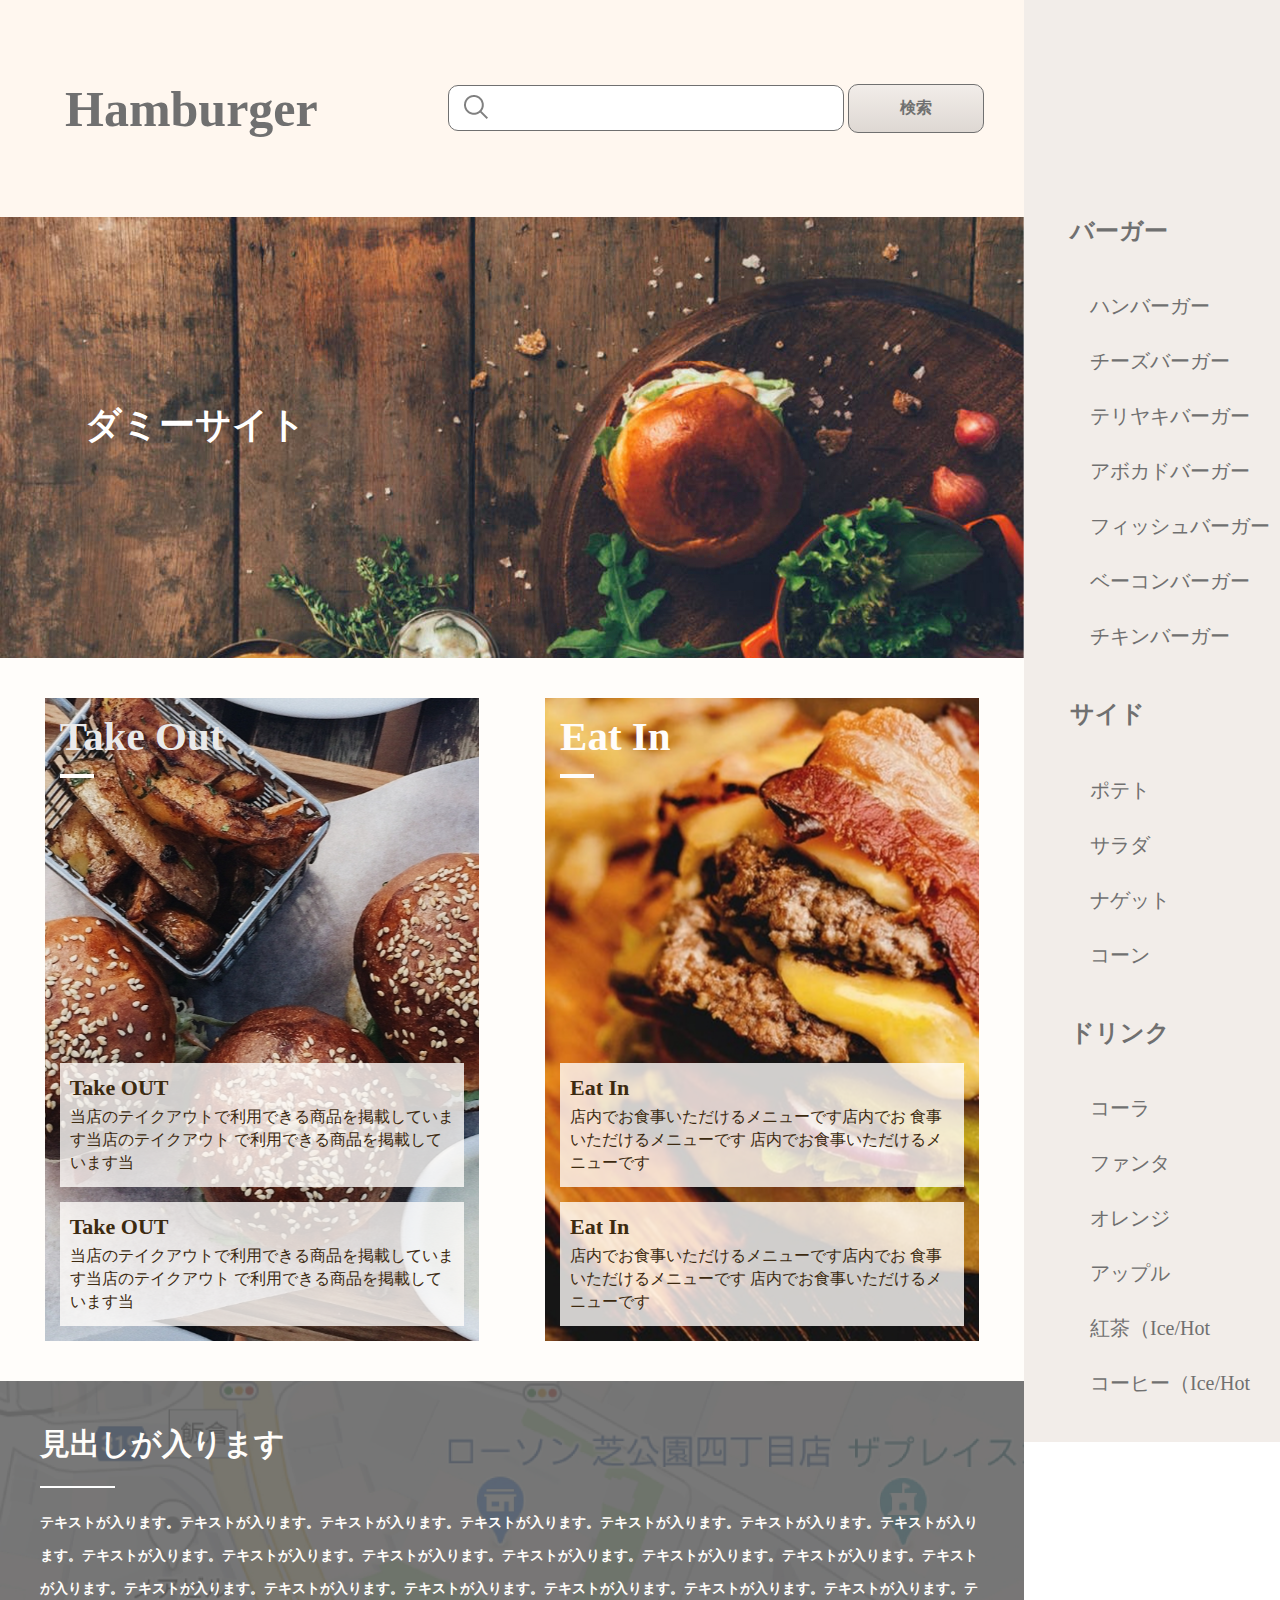
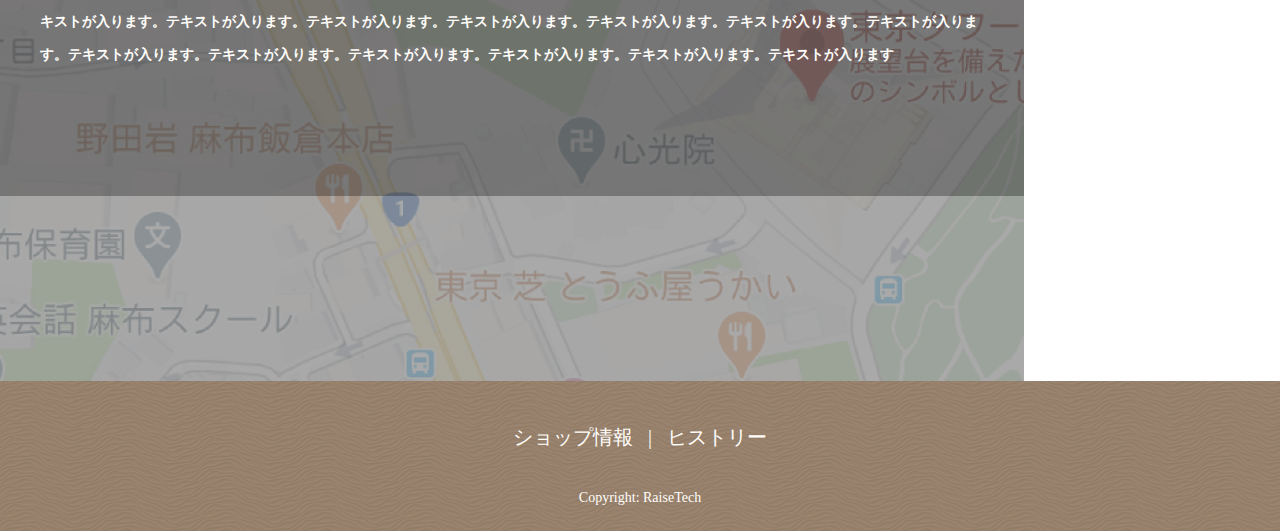
==== commit f906973b: "タブレット版作成" ====
--- a/index.html
+++ b/index.html
@@ -32,6 +32,8 @@
     </form>
 
   </header>
+
+
 
   <article class="p-sidebar">
     <img src="./img/close-btn.png" alt="" class="p-sidebar-close">
@@ -100,11 +102,15 @@
           <div class="p-branch-menu__item-content">
             <dl>
               <dt>Eat In</dt>
-              <dd>店内でお食事いただけるメニューです店内でお食事いただけるメニューです</dd>
+              <dd>店内でお食事いただけるメニューです店内でお
+                食事いただけるメニューです
+                店内でお食事いただけるメニューです</dd>
             </dl>
             <dl>
               <dt>Eat In</dt>
-              <dd>店内でお食事いただけるメニューです店内でお食事いただけるメニューです</dd>
+              <dd>店内でお食事いただけるメニューです店内でお
+                食事いただけるメニューです
+                店内でお食事いただけるメニューです</dd>
             </dl>
           </div>
         </li>
@@ -120,7 +126,9 @@
       <div class="p-access__map"></div>
     </section>
   </article>
-  
+
+
+
   <footer class="l-footer">
     <div class="p-footer__inner">
       <ul class="p-footer__menu">
@@ -137,7 +145,6 @@
   <script src="https://code.jquery.com/jquery-3.6.0.min.js"
     integrity="sha256-/xUj+3OJU5yExlq6GSYGSHk7tPXikynS7ogEvDej/m4=" crossorigin="anonymous"></script>
   <script src="script.js"></script>
-  <script src="slide.js"></script>
 </body>
 
 </html>--- a/css/style.css
+++ b/css/style.css
@@ -325,6 +325,7 @@
   font-size: 1.6rem;
   min-width: 350px;
   width: 100%;
+  overflow-x: hidden;
 }
 body ::-webkit-scrollbar {
   display: none;
@@ -377,9 +378,25 @@
   height: 217px;
   background: #FFF7EF;
 }
+@media (min-width: 1025px) {
+  .l-header {
+    width: 80%;
+    display: flex;
+    align-items: center;
+    justify-content: space-between;
+  }
+}
 
 .l-main {
   padding: 30px 20px;
+}
+
+.l-main__flex-wrap {
+  display: flex;
+}
+
+.l-contents {
+  width: 80%;
 }
 
 .l-footer {
@@ -397,6 +414,11 @@
   font-family: "M+ 1m";
   padding: 31px 0 43px 17px;
 }
+@media (min-width: 790px) and (max-width: 1024px) {
+  .c-card {
+    padding: 30px 59px 40px 34px;
+  }
+}
 .c-card__ttl {
   font-size: 2rem;
   font-weight: bold;
@@ -411,9 +433,13 @@
 .c-card__text {
   font-size: 1.6rem;
   line-height: 2.3rem;
-  min-width: 246px;
-  max-width: 509px;
+  width: 100%;
   margin-bottom: 40px;
+}
+@media (min-width: 790px) and (max-width: 1024px) {
+  .c-card__text {
+    margin-bottom: 45px;
+  }
 }
 .c-card__button {
   margin-left: 63px;
@@ -439,6 +465,15 @@
   padding-top: 40px;
   font-weight: bold;
 }
+@media (min-width: 1025px) {
+  .p-header__title {
+    line-height: 84px;
+    font-size: 5rem;
+    text-align: left;
+    padding-top: 0;
+    margin-left: 65px;
+  }
+}
 .p-header__nav {
   font-size: 2rem;
   font-weight: bold;
@@ -446,11 +481,28 @@
   top: 14px;
   right: 16px;
 }
+@media (min-width: 1025px) {
+  .p-header__nav {
+    display: none;
+  }
+}
 
 .p-search-form {
+  margin: 38px auto;
   width: 320px;
-  margin: 38px auto;
   position: relative;
+}
+@media (min-width: 790px) and (max-width: 1024px) {
+  .p-search-form {
+    width: 546px;
+  }
+}
+@media (min-width: 1025px) {
+  .p-search-form {
+    width: 546px;
+    margin: 0;
+    margin-right: 30px;
+  }
 }
 .p-search-form::before {
   position: absolute;
@@ -468,7 +520,16 @@
   background: #fff;
   border: 1px solid #707070;
   border-radius: 10px;
-  padding-left: 50px;
+}
+@media (min-width: 790px) and (max-width: 1024px) {
+  .p-search-form__keyword {
+    width: 396px;
+  }
+}
+@media (min-width: 1025px) {
+  .p-search-form__keyword {
+    width: 396px;
+  }
 }
 .p-search-form__submit {
   text-align: right;
@@ -482,6 +543,18 @@
   font-family: "M+ 1m";
   border: 1px solid #707070;
 }
+@media (min-width: 790px) and (max-width: 1024px) {
+  .p-search-form__submit {
+    text-align: center;
+    width: 136px;
+  }
+}
+@media (min-width: 1025px) {
+  .p-search-form__submit {
+    text-align: center;
+    width: 136px;
+  }
+}
 
 .p-sidebar {
   position: fixed;
@@ -492,6 +565,17 @@
   height: 100vh;
   background: rgba(0, 0, 0, 0.5);
   transition: all 0.3s;
+}
+@media (min-width: 1025px) {
+  .p-sidebar {
+    position: absolute;
+    right: 0;
+    opacity: 1;
+    z-index: 1;
+    width: 20%;
+    height: auto;
+    background: #F2EDE9;
+  }
 }
 .p-sidebar img {
   width: 32px;
@@ -500,6 +584,16 @@
   top: 25px;
   right: 17px;
   z-index: 1000;
+}
+@media (min-width: 790px) and (max-width: 1024px) {
+  .p-sidebar img {
+    right: 25px;
+  }
+}
+@media (min-width: 1025px) {
+  .p-sidebar img {
+    display: none;
+  }
 }
 .p-sidebar.mask {
   opacity: 1;
@@ -522,6 +616,20 @@
   padding-left: 46px;
   padding-top: 212px;
 }
+@media (min-width: 790px) and (max-width: 1024px) {
+  .p-sidebar__nav-content {
+    width: 44vw;
+  }
+}
+@media (min-width: 1025px) {
+  .p-sidebar__nav-content {
+    position: absolute;
+    right: 0;
+    width: 100%;
+    overflow: visible;
+    height: auto;
+  }
+}
 .p-sidebar__nav-content.slide {
   right: 0;
 }
@@ -572,6 +680,16 @@
     background-size: cover;
   }
 }
+@media (min-width: 1025px) {
+  .p-mv {
+    width: 100%;
+    height: 49vh;
+    background: url(./../../../img/mainvisual-pc.jpg);
+    background-repeat: no-repeat;
+    background-position: center;
+    background-size: cover;
+  }
+}
 .p-mv__title {
   color: #FFFFFF;
   font-family: "M+ 1m";
@@ -579,6 +697,11 @@
   font-weight: bold;
   padding-top: 16.4vh;
   margin-left: 6.66vw;
+}
+@media (min-width: 1025px) {
+  .p-mv__title {
+    padding-top: 20vh;
+  }
 }
 
 .p-branch-menu {
@@ -598,7 +721,7 @@
     display: flex;
     flex-wrap: wrap;
     padding: 40px;
-    justify-content: space-between;
+    justify-content: center;
   }
 }
 .p-branch-menu__item {
@@ -609,8 +732,13 @@
 }
 @media (min-width: 790px) and (max-width: 1024px) {
   .p-branch-menu__item {
-    gap: 40px;
+    gap: 4.7%;
     margin: 0 auto;
+  }
+}
+@media (min-width: 1025px) {
+  .p-branch-menu__item {
+    gap: 7%;
   }
 }
 .p-branch-menu__item-take-out {
@@ -622,12 +750,12 @@
 }
 @media (min-width: 790px) and (max-width: 1024px) {
   .p-branch-menu__item-take-out {
-    width: 335px;
+    width: 45%;
   }
 }
 @media (min-width: 1025px) {
   .p-branch-menu__item-take-out {
-    width: 40%;
+    width: 46%;
   }
 }
 .p-branch-menu__item-eat-in {
@@ -639,12 +767,12 @@
 }
 @media (min-width: 790px) and (max-width: 1024px) {
   .p-branch-menu__item-eat-in {
-    width: 335px;
+    width: 45%;
   }
 }
 @media (min-width: 1025px) {
   .p-branch-menu__item-eat-in {
-    width: 40%;
+    width: 46%;
   }
 }
 .p-branch-menu__item-list {
@@ -761,7 +889,6 @@
   background: rgba(0, 0, 0, 0.29);
   top: 0;
   left: 0;
-  display: block;
 }
 
 .p-footer__menu {
@@ -790,7 +917,15 @@
   z-index: -2;
   padding-left: 37px;
   background-repeat: no-repeat;
+  background-size: cover;
   position: relative;
+}
+@media (min-width: 790px) and (max-width: 1024px) {
+  .p-archive {
+    padding-left: 86px;
+    display: flex;
+    align-items: center;
+  }
 }
 .p-archive::after {
   position: absolute;
@@ -812,6 +947,13 @@
   padding-top: 102px;
   padding-bottom: 7px;
 }
+@media (min-width: 790px) and (max-width: 1024px) {
+  .p-archive__title {
+    font-size: 6rem;
+    padding-top: 0;
+    padding-bottom: 0;
+  }
+}
 .p-archive__subtitle {
   color: #FFFFFF;
   font-family: "M+ 1m";
@@ -819,6 +961,12 @@
   line-height: 23px;
   z-index: 2;
 }
+@media (min-width: 790px) and (max-width: 1024px) {
+  .p-archive__subtitle {
+    padding-top: 15px;
+    padding-left: 20px;
+  }
+}
 .p-archive__text {
   color: #3C2A10;
   font-family: "M+ 1m";
@@ -828,19 +976,44 @@
   line-height: 42px;
   font-weight: bold;
   margin-bottom: 30px;
+}
+@media (min-width: 790px) and (max-width: 1024px) {
+  .p-archive__text-title {
+    font-size: 3.6rem;
+    margin-bottom: 25px;
+  }
 }
 .p-archive__text-text {
   font-size: 1.6rem;
   line-height: 28px;
   margin-bottom: 19px;
 }
+@media (min-width: 790px) and (max-width: 1024px) {
+  .p-archive__text-text {
+    margin-bottom: 37px;
+  }
+}
 .p-archive__menu {
   margin-bottom: 20px;
   background: #3c2b1c;
 }
+@media (min-width: 790px) and (max-width: 1024px) {
+  .p-archive__menu {
+    margin: 0 auto;
+    margin-bottom: 20px;
+    width: 96%;
+    display: flex;
+    justify-content: center;
+  }
+}
 .p-archive__menu img {
   width: 100%;
   height: auto;
+}
+@media (min-width: 790px) and (max-width: 1024px) {
+  .p-archive__menu img {
+    width: 50%;
+  }
 }
 .p-archive__page-nav {
   margin-top: 50px;
@@ -849,6 +1022,16 @@
   min-width: 335px;
   height: 22px;
 }
+@media (min-width: 790px) and (max-width: 1024px) {
+  .p-archive__page-nav {
+    display: none;
+  }
+}
+@media (min-width: 1025px) {
+  .p-archive__page-nav {
+    display: none;
+  }
+}
 .p-archive__page-nav-left a {
   margin-left: 26px;
   font-family: "M+ 1m";
@@ -873,24 +1056,99 @@
   top: 2px;
   right: -26px;
 }
-
-.p-single-top {
-  width: 100%;
-  height: 225px;
-  background: url(./../../../img/single-top.jpg);
+.p-archive__page-nation {
+  margin: 0 auto;
+  margin-top: 100px;
+  width: 600px;
+  height: 35px;
+  display: flex;
+  align-items: center;
+  justify-content: center;
+}
+@media (max-width: 789px) {
+  .p-archive__page-nation {
+    display: none;
+  }
+}
+.p-archive__page-nation__text {
+  font-size: 1.6rem;
+  line-height: 35px;
+  font-family: "Roboto";
+  color: #707070;
+  font-weight: bold;
+  margin-right: 20px;
+}
+.p-archive__page-nation__nav {
+  display: flex;
+}
+.p-archive__page-nation__nav li {
+  list-style: none;
+  width: 35px;
+  height: 35px;
+  color: #707070;
+  font-family: "Roboto";
+  border: 1px solid #707070;
+  margin-left: 15px;
+  padding: 4px 12px;
+}
+.p-archive__page-nation__nav li:first-child {
+  margin-left: 0;
+}
+.p-archive__page-nation__nav .active {
+  background: #3C2A10;
+  color: #FFFDFA;
+}
+.p-archive__page-nation__nav .left {
+  padding: 0;
+  border: none;
+  width: 17px;
+  background: url(./../../../img/arrow-left.png);
   background-position: center;
   background-repeat: no-repeat;
 }
+.p-archive__page-nation__nav .right {
+  padding: 0;
+  border: none;
+  width: 17px;
+  background: url(./../../../img/arrow-right.png);
+  background-repeat: no-repeat;
+  background-position: center;
+}
+
+.p-single-top {
+  width: 100%;
+  min-height: 225px;
+  background: url(./../../../img/single-top-pc.jpg);
+  background-position: center;
+  background-repeat: no-repeat;
+  background-size: cover;
+}
+@media (min-width: 790px) and (max-width: 1024px) {
+  .p-single-top {
+    height: 500px;
+  }
+}
 .p-single-top__title {
   color: #FFFDFA;
-  font-family: #FFFFFF;
+  font-family: "M+ 1m";
   font-size: 3.6rem;
   font-weight: bold;
   line-height: 54px;
   padding-top: 91px;
-  padding-left: 26px;
-}
-
+  padding-left: 7.7%;
+}
+@media (min-width: 790px) and (max-width: 1024px) {
+  .p-single-top__title {
+    font-size: 6rem;
+    padding-top: 209px;
+  }
+}
+
+@media (min-width: 790px) and (max-width: 1024px) {
+  .p-single-main {
+    padding: 30px 40px;
+  }
+}
 .p-single-main__title {
   font-family: "M+ 1m";
   color: #3C2A10;
@@ -898,6 +1156,13 @@
   font-weight: bold;
   line-height: 42px;
   margin-bottom: 30px;
+}
+@media (min-width: 790px) and (max-width: 1024px) {
+  .p-single-main__title {
+    font-size: 3.6rem;
+    line-height: 54px;
+    margin-bottom: 60px;
+  }
 }
 .p-single-main__text {
   font-family: "M+ 1m";
@@ -905,6 +1170,11 @@
   font-size: 1.6rem;
   line-height: 23px;
   margin-bottom: 34px;
+}
+@media (min-width: 790px) and (max-width: 1024px) {
+  .p-single-main__text {
+    margin-bottom: 60px;
+  }
 }
 .p-single-main h3,
 .p-single-main h4,
@@ -917,6 +1187,12 @@
 .p-single-main h3 {
   font-size: 2.4rem;
   line-height: 36px;
+}
+@media (min-width: 790px) and (max-width: 1024px) {
+  .p-single-main h3 {
+    font-size: 2.8rem;
+    line-height: 42px;
+  }
 }
 .p-single-main h4,
 .p-single-main h5,
@@ -924,6 +1200,13 @@
   font-size: 2rem;
   line-height: 29px;
   margin-top: 30px;
+}
+@media (min-width: 790px) and (max-width: 1024px) {
+  .p-single-main h4,
+.p-single-main h5,
+.p-single-main h6 {
+    margin-top: 60px;
+  }
 }
 .p-single-main blockquote {
   color: #3C2A10;
@@ -935,8 +1218,19 @@
   line-height: 23px;
   font-family: "M+ 1m";
 }
+@media (min-width: 790px) and (max-width: 1024px) {
+  .p-single-main blockquote {
+    margin: 60px 0 30px;
+    padding: 50px;
+  }
+}
 .p-single-main blockquote .textarea {
   margin-bottom: 30px;
+}
+@media (min-width: 790px) and (max-width: 1024px) {
+  .p-single-main blockquote .textarea {
+    margin-bottom: 60px;
+  }
 }
 .p-single-main blockquote .link a {
   text-decoration: underline;
@@ -944,6 +1238,7 @@
 }
 
 .p-single-img {
+  padding: 0 40px;
   height: auto;
 }
 .p-single-img__primary {
@@ -954,6 +1249,15 @@
   background-repeat: no-repeat;
   margin-bottom: 30px;
 }
+@media (min-width: 790px) and (max-width: 1024px) {
+  .p-single-img__primary {
+    height: 264px;
+    background: url(./../../../img/foods-primary-tab.jpg);
+    background-position: bottom;
+    background-repeat: no-repeat;
+    margin-bottom: 60px;
+  }
+}
 .p-single-img__desc-item {
   width: 100%;
   height: 176px;
@@ -961,15 +1265,34 @@
   display: flex;
   justify-content: space-between;
 }
+@media (min-width: 790px) and (max-width: 1024px) {
+  .p-single-img__desc-item {
+    height: auto;
+    margin-bottom: 100px;
+  }
+}
 .p-single-img__desc-item:last-child {
   flex-direction: row-reverse;
 }
+@media (min-width: 790px) and (max-width: 1024px) {
+  .p-single-img__desc-item:last-child {
+    margin-bottom: 60px;
+  }
+}
+.p-single-img__desc-item__img {
+  width: 40%;
+}
+@media (min-width: 790px) and (max-width: 1024px) {
+  .p-single-img__desc-item__img {
+    width: 42%;
+  }
+}
 .p-single-img__desc-item__img img {
-  width: 144px;
-  height: 89px;
+  width: 100%;
+  height: auto;
 }
 .p-single-img__desc-item__text {
-  width: 183px;
+  width: 50%;
   height: 176px;
   overflow: scroll;
   font-size: 1.6rem;
@@ -977,24 +1300,61 @@
   color: #3C2A10;
   line-height: 23px;
 }
+@media (min-width: 790px) and (max-width: 1024px) {
+  .p-single-img__desc-item__text {
+    width: 56%;
+    height: auto;
+    overflow: auto;
+  }
+}
 .p-single-img__secondary {
   margin: 0 auto;
   margin-bottom: 30px;
-  width: 267px;
-  height: 166px;
+  width: 90%;
+  height: auto;
+}
+@media (min-width: 790px) and (max-width: 1024px) {
+  .p-single-img__secondary {
+    width: 100%;
+    margin-bottom: 240px;
+  }
 }
 .p-single-img__secondary img {
-  width: 267px;
-  height: 166px;
+  text-align: center;
+  width: 80%;
+  height: auto;
+}
+@media (min-width: 790px) and (max-width: 1024px) {
+  .p-single-img__secondary img {
+    margin: 0 auto;
+    width: 80%;
+  }
+}
+@media (min-width: 790px) and (max-width: 1024px) {
+  .p-single-img__list {
+    display: flex;
+    justify-content: space-between;
+    flex-wrap: wrap;
+  }
 }
 .p-single-img__list img {
   width: 100%;
   height: auto;
   margin-bottom: 20px;
 }
+@media (min-width: 790px) and (max-width: 1024px) {
+  .p-single-img__list img {
+    width: 48%;
+  }
+}
 .p-single-img__list img:last-child {
   margin-bottom: 30px;
 }
+@media (min-width: 790px) and (max-width: 1024px) {
+  .p-single-img__list img:last-child {
+    margin-bottom: 60px;
+  }
+}
 
 .p-single-content {
   width: 100%;
@@ -1003,9 +1363,19 @@
   font-size: 1.6rem;
   line-height: 23px;
 }
+@media (min-width: 790px) and (max-width: 1024px) {
+  .p-single-content {
+    padding: 0 40px;
+  }
+}
 .p-single-content__list-ol {
   margin-left: 20px;
 }
+@media (min-width: 790px) and (max-width: 1024px) {
+  .p-single-content__list-ol {
+    margin-left: 50px;
+  }
+}
 .p-single-content__list-ol ol {
   margin-bottom: 20px;
 }
@@ -1015,11 +1385,21 @@
 .p-single-content__list-ol ol:nth-child(2) {
   margin-left: 18px;
 }
+@media (min-width: 790px) and (max-width: 1024px) {
+  .p-single-content__list-ul {
+    margin-left: 30px;
+  }
+}
 .p-single-content__list-ul ul {
   margin-bottom: 20px;
 }
 .p-single-content__list-ul ul:last-child {
   margin-bottom: 30px;
+}
+@media (min-width: 790px) and (max-width: 1024px) {
+  .p-single-content__list-ul ul:last-child {
+    margin-bottom: 60px;
+  }
 }
 .p-single-content__list-ul ul:nth-child(2) {
   margin-left: 18px;
@@ -1046,6 +1426,11 @@
   width: 100%;
   border: 1px solid #707070;
   border-collapse: collapse;
+}
+@media (min-width: 790px) and (max-width: 1024px) {
+  .p-single-content table {
+    margin: 60px 0;
+  }
 }
 .p-single-content table tr {
   height: 77px;
@@ -1054,13 +1439,25 @@
   border: 1px solid #707070;
 }
 .p-single-content table tr th {
-  width: 135px;
+  width: 40%;
   font-weight: normal;
   border: 1px solid #707070;
 }
+@media (min-width: 790px) and (max-width: 1024px) {
+  .p-single-content table tr th {
+    width: 30%;
+    text-align: left;
+    padding-left: 30px;
+  }
+}
 .p-single-content table tr td {
-  width: 200px;
+  width: 60%;
   padding-left: 30px;
+}
+@media (min-width: 790px) and (max-width: 1024px) {
+  .p-single-content table tr td {
+    width: 70%;
+  }
 }
 .p-single-content__btn {
   width: 100%;
@@ -1070,6 +1467,13 @@
   border: 1px solid #707070;
   margin-bottom: 30px;
 }
+@media (min-width: 790px) and (max-width: 1024px) {
+  .p-single-content__btn {
+    width: 429px;
+    height: 104px;
+    margin-bottom: 60px;
+  }
+}
 .p-single-content__btn a {
   color: #3C2A10;
   font-weight: bold;
@@ -1080,22 +1484,39 @@
   font-weight: bold;
   margin-bottom: 147px;
 }
+@media (min-width: 790px) and (max-width: 1024px) {
+  .p-single-content__bold-text {
+    margin-bottom: 228px;
+  }
+}
 
 .p-page-top {
   width: 100%;
   height: 224px;
-  background: url(./../../../img/page-top.jpg);
+  background: url(./../../../img/page-top-pc.jpg);
   background-position: center;
   background-repeat: no-repeat;
   background-size: cover;
 }
+@media (min-width: 790px) and (max-width: 1024px) {
+  .p-page-top {
+    height: 500px;
+  }
+}
 .p-page-top__title {
   color: #FFFFFF;
+  font-family: "M+ 1m";
   font-size: 3.6rem;
   font-weight: bold;
   line-height: 54px;
   padding-top: 91px;
-  text-align: center;
+  padding-left: 7.7%;
+}
+@media (min-width: 790px) and (max-width: 1024px) {
+  .p-page-top__title {
+    font-size: 6rem;
+    padding-top: 209px;
+  }
 }
 
 /* ===============================================
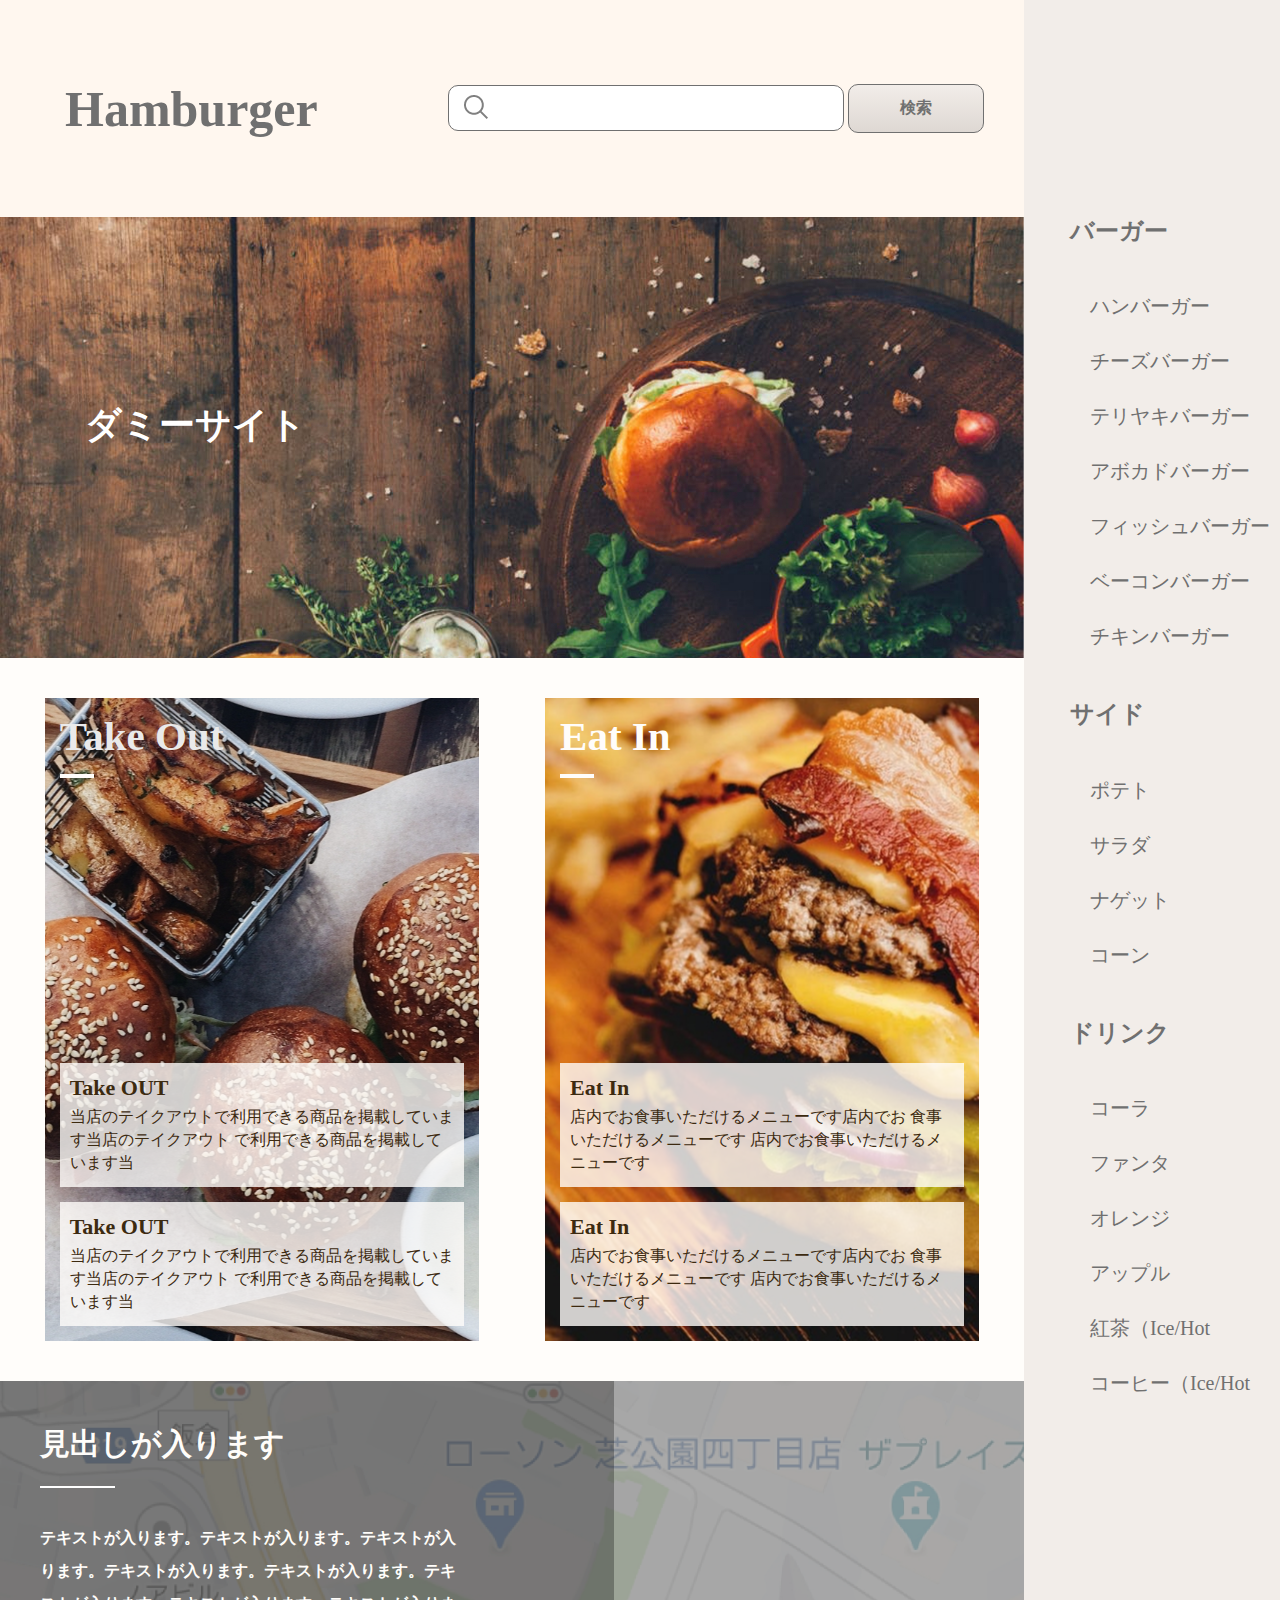
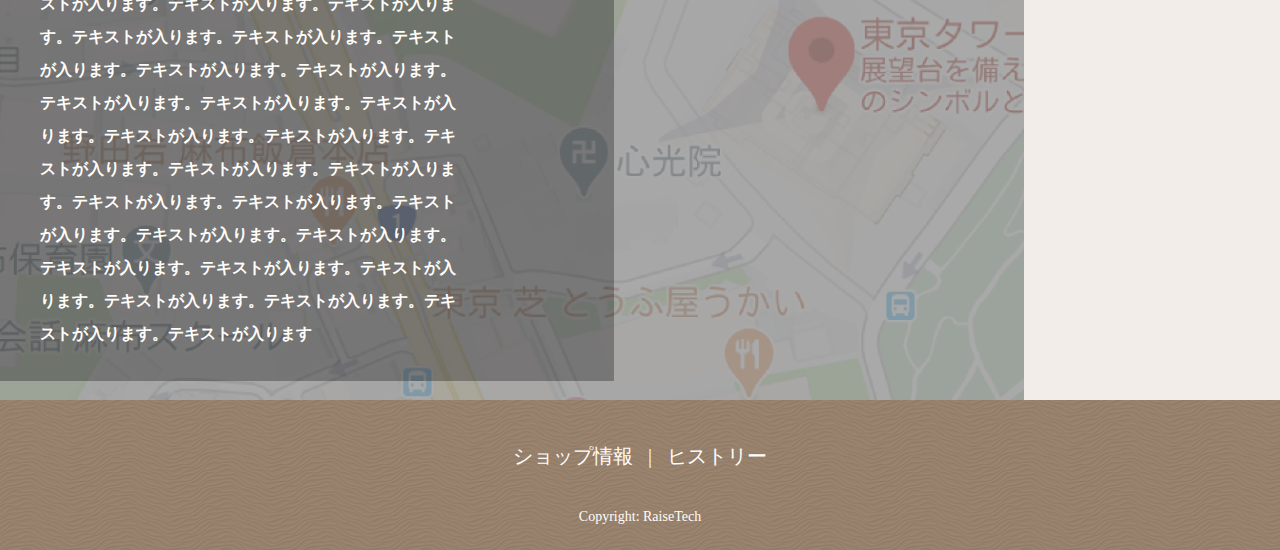
==== commit d629e53f: "PC版作成" ====
--- a/index.html
+++ b/index.html
@@ -12,120 +12,128 @@
 </head>
 
 <body>
-  <header class="l-header">
+  <div class="l-main__flex-wrap">
+    
+    <div class="wrapper">
 
-    <div class="p-header">
-      <h1 class="p-header__title">
-        Hamburger
-      </h1>
+      <header class="l-header">
+  
+        <div class="p-header">
+          <h1 class="p-header__title">
+            Hamburger
+          </h1>
+  
+          <div class="p-header__nav">
+            <button class="p-hamburger">
+              Menu
+            </button>
+          </div>
+        </div>
+  
+        <form action="" class="p-search-form">
+          <input type="text" class="p-search-form__keyword">
+          <input type="submit" value="検索" class="p-search-form__submit">
+        </form>
+  
+      </header>
+  
+  
+      <article class="l-contents">
+        <div class="p-mv">
+          <div class="p-mv__title">ダミーサイト</div>
+        </div>
+        <div class="p-branch-menu">
+          <ul class="p-branch-menu__item">
+            <li class="p-branch-menu__item-list p-branch-menu__item-take-out">
+              <h2 class="take-out">Take Out</h2>
+              <div class="p-branch-menu__item-content">
+                <dl>
+                  <dt>Take OUT</dt>
+                  <dd>当店のテイクアウトで利用できる商品を掲載しています当店のテイクアウト
+                    で利用できる商品を掲載しています当</dd>
+                </dl>
+                <dl>
+                  <dt>Take OUT</dt>
+                  <dd>当店のテイクアウトで利用できる商品を掲載しています当店のテイクアウト
+                    で利用できる商品を掲載しています当</dd>
+                </dl>
+              </div>
+            </li>
+            <li class="p-branch-menu__item-list p-branch-menu__item-eat-in">
+              <h2>Eat In</h2>
+              <div class="p-branch-menu__item-content">
+                <dl>
+                  <dt>Eat In</dt>
+                  <dd>店内でお食事いただけるメニューです店内でお
+                    食事いただけるメニューです
+                    店内でお食事いただけるメニューです</dd>
+                </dl>
+                <dl>
+                  <dt>Eat In</dt>
+                  <dd>店内でお食事いただけるメニューです店内でお
+                    食事いただけるメニューです
+                    店内でお食事いただけるメニューです</dd>
+                </dl>
+              </div>
+            </li>
+          </ul>
+        </div>
+  
+        <section class="p-access">
+          <div class="p-access__map-glay"></div>
+          <h2 class="p-access__title">見出しが入ります</h2>
+          <p class="p-access__text">
+            テキストが入ります。テキストが入ります。テキストが入ります。テキストが入ります。テキストが入ります。テキストが入ります。テキストが入ります。テキストが入ります。テキストが入ります。テキストが入ります。テキストが入ります。テキストが入ります。テキストが入ります。テキストが入ります。テキストが入ります。テキストが入ります。テキストが入ります。テキストが入ります。テキストが入ります。テキストが入ります。テキストが入ります。テキストが入ります。テキストが入ります。テキストが入ります。テキストが入ります。テキストが入ります。テキストが入ります。テキストが入ります。テキストが入ります。テキストが入ります。テキストが入ります。テキストが入ります。テキストが入ります
+          </p>
+          <div class="p-access__map"></div>
+        </section>
+      </article>
 
-      <div class="p-header__nav">
-        <button class="p-hamburger">
-          Menu
-        </button>
-      </div>
     </div>
 
-    <form action="" class="p-search-form">
-      <input type="text" class="p-search-form__keyword">
-      <input type="submit" value="検索" class="p-search-form__submit">
-    </form>
+    <article class="p-sidebar">
+      <img src="./img/close-btn.png" alt="" class="p-sidebar-close">
+      <h2 class="p-sidebar__title">Menu</h2>
 
-  </header>
+      <div class="p-sidebar__nav">
 
+        <div class="p-sidebar__nav-content">
 
+          <h3 class="p-sidebar__nav-title">バーガー</h3>
+          <ul>
+            <li>ハンバーガー</li>
+            <li>チーズバーガー</li>
+            <li>テリヤキバーガー</li>
+            <li>アボカドバーガー</li>
+            <li>フィッシュバーガー</li>
+            <li>ベーコンバーガー</li>
+            <li>チキンバーガー</li>
+          </ul>
 
-  <article class="p-sidebar">
-    <img src="./img/close-btn.png" alt="" class="p-sidebar-close">
-    <h2 class="p-sidebar__title">Menu</h2>
+          <h3 class="p-sidebar__nav-title">サイド</h3>
+          <ul>
+            <li>ポテト</li>
+            <li>サラダ</li>
+            <li>ナゲット</li>
+            <li>コーン</li>
+          </ul>
 
-    <div class="p-sidebar__nav">
+          <h3 class="p-sidebar__nav-title">ドリンク</h3>
+          <ul>
+            <li>コーラ</li>
+            <li>ファンタ</li>
+            <li>オレンジ</li>
+            <li>アップル</li>
+            <li>紅茶（Ice/Hot</li>
+            <li>コーヒー（Ice/Hot</li>
+          </ul>
+        </div>
 
-      <div class="p-sidebar__nav-content">
+      </div>
+    </article>
 
-        <h3 class="p-sidebar__nav-title">バーガー</h3>
-        <ul>
-          <li>ハンバーガー</li>
-          <li>チーズバーガー</li>
-          <li>テリヤキバーガー</li>
-          <li>アボカドバーガー</li>
-          <li>フィッシュバーガー</li>
-          <li>ベーコンバーガー</li>
-          <li>チキンバーガー</li>
-        </ul>
+  </div>
 
-        <h3 class="p-sidebar__nav-title">サイド</h3>
-        <ul>
-          <li>ポテト</li>
-          <li>サラダ</li>
-          <li>ナゲット</li>
-          <li>コーン</li>
-        </ul>
-
-        <h3 class="p-sidebar__nav-title">ドリンク</h3>
-        <ul>
-          <li>コーラ</li>
-          <li>ファンタ</li>
-          <li>オレンジ</li>
-          <li>アップル</li>
-          <li>紅茶（Ice/Hot</li>
-          <li>コーヒー（Ice/Hot</li>
-        </ul>
-      </div>
-
-    </div>
-  </article>
-
-  <article class="l-contents">
-    <div class="p-mv">
-      <div class="p-mv__title">ダミーサイト</div>
-    </div>
-    <div class="p-branch-menu">
-      <ul class="p-branch-menu__item">
-        <li class="p-branch-menu__item-list p-branch-menu__item-take-out">
-          <h2 class="take-out">Take Out</h2>
-          <div class="p-branch-menu__item-content">
-            <dl>
-              <dt>Take OUT</dt>
-              <dd>当店のテイクアウトで利用できる商品を掲載しています当店のテイクアウト
-                で利用できる商品を掲載しています当</dd>
-            </dl>
-            <dl>
-              <dt>Take OUT</dt>
-              <dd>当店のテイクアウトで利用できる商品を掲載しています当店のテイクアウト
-                で利用できる商品を掲載しています当</dd>
-            </dl>
-          </div>
-        </li>
-        <li class="p-branch-menu__item-list p-branch-menu__item-eat-in">
-          <h2>Eat In</h2>
-          <div class="p-branch-menu__item-content">
-            <dl>
-              <dt>Eat In</dt>
-              <dd>店内でお食事いただけるメニューです店内でお
-                食事いただけるメニューです
-                店内でお食事いただけるメニューです</dd>
-            </dl>
-            <dl>
-              <dt>Eat In</dt>
-              <dd>店内でお食事いただけるメニューです店内でお
-                食事いただけるメニューです
-                店内でお食事いただけるメニューです</dd>
-            </dl>
-          </div>
-        </li>
-      </ul>
-    </div>
-
-    <section class="p-access">
-      <div class="p-access__map-glay"></div>
-      <h2 class="p-access__title">見出しが入ります</h2>
-      <p class="p-access__text">
-        テキストが入ります。テキストが入ります。テキストが入ります。テキストが入ります。テキストが入ります。テキストが入ります。テキストが入ります。テキストが入ります。テキストが入ります。テキストが入ります。テキストが入ります。テキストが入ります。テキストが入ります。テキストが入ります。テキストが入ります。テキストが入ります。テキストが入ります。テキストが入ります。テキストが入ります。テキストが入ります。テキストが入ります。テキストが入ります。テキストが入ります。テキストが入ります。テキストが入ります。テキストが入ります。テキストが入ります。テキストが入ります。テキストが入ります。テキストが入ります。テキストが入ります。テキストが入ります。テキストが入ります
-      </p>
-      <div class="p-access__map"></div>
-    </section>
-  </article>
 
 
 
--- a/css/style.css
+++ b/css/style.css
@@ -380,7 +380,6 @@
 }
 @media (min-width: 1025px) {
   .l-header {
-    width: 80%;
     display: flex;
     align-items: center;
     justify-content: space-between;
@@ -391,14 +390,15 @@
   padding: 30px 20px;
 }
 
-.l-main__flex-wrap {
-  display: flex;
-}
-
-.l-contents {
-  width: 80%;
-}
-
+@media (min-width: 1025px) {
+  .l-main__flex-wrap {
+    display: flex;
+  }
+
+  .wrapper {
+    width: 80%;
+  }
+}
 .l-footer {
   width: 100%;
   height: 150px;
@@ -419,17 +419,36 @@
     padding: 30px 59px 40px 34px;
   }
 }
+@media (min-width: 1025px) {
+  .c-card {
+    padding: 53px 63px 40px;
+  }
+}
 .c-card__ttl {
   font-size: 2rem;
   font-weight: bold;
   line-height: 2.9rem;
   margin-bottom: 2.4rem;
+}
+@media (min-width: 1025px) {
+  .c-card__ttl {
+    font-size: 3.6rem;
+    line-height: 5.4rem;
+    margin-bottom: 4.7rem;
+  }
 }
 .c-card__ttl-sub {
   font-size: 1.6rem;
   line-height: 2.3rem;
   margin-bottom: 10px;
 }
+@media (min-width: 1025px) {
+  .c-card__ttl-sub {
+    font-size: 2.4rem;
+    line-height: 3.6rem;
+    margin-bottom: 1.5rem;
+  }
+}
 .c-card__text {
   font-size: 1.6rem;
   line-height: 2.3rem;
@@ -439,6 +458,11 @@
 @media (min-width: 790px) and (max-width: 1024px) {
   .c-card__text {
     margin-bottom: 45px;
+  }
+}
+@media (min-width: 1025px) {
+  .c-card__text {
+    margin-bottom: 60px;
   }
 }
 .c-card__button {
@@ -452,6 +476,14 @@
   border-radius: 50px;
   background: #FFFDFA;
   color: #707070;
+}
+@media (min-width: 1025px) {
+  .c-card__button {
+    margin: 0 auto;
+    width: 292px;
+    height: 76px;
+    padding-top: 25px;
+  }
 }
 
 .p-header {
@@ -568,8 +600,7 @@
 }
 @media (min-width: 1025px) {
   .p-sidebar {
-    position: absolute;
-    right: 0;
+    position: static;
     opacity: 1;
     z-index: 1;
     width: 20%;
@@ -623,8 +654,7 @@
 }
 @media (min-width: 1025px) {
   .p-sidebar__nav-content {
-    position: absolute;
-    right: 0;
+    position: static;
     width: 100%;
     overflow: visible;
     height: auto;
@@ -862,6 +892,11 @@
   line-height: 45px;
   margin-bottom: 40px;
   position: relative;
+}
+@media (min-width: 1025px) {
+  .p-access__title {
+    margin-bottom: 55px;
+  }
 }
 .p-access__title::after {
   content: "";
@@ -882,6 +917,13 @@
   line-height: 33px;
   position: relative;
 }
+@media (min-width: 1025px) {
+  .p-access__text {
+    width: 45%;
+    min-height: 356px;
+    font-size: 1.6rem;
+  }
+}
 .p-access__map-glay {
   position: absolute;
   width: 100%;
@@ -889,6 +931,12 @@
   background: rgba(0, 0, 0, 0.29);
   top: 0;
   left: 0;
+}
+@media (min-width: 1025px) {
+  .p-access__map-glay {
+    min-height: 600px;
+    width: 60%;
+  }
 }
 
 .p-footer__menu {
@@ -921,6 +969,13 @@
   position: relative;
 }
 @media (min-width: 790px) and (max-width: 1024px) {
+  .p-archive {
+    padding-left: 86px;
+    display: flex;
+    align-items: center;
+  }
+}
+@media (min-width: 1025px) {
   .p-archive {
     padding-left: 86px;
     display: flex;
@@ -954,6 +1009,12 @@
     padding-bottom: 0;
   }
 }
+@media (min-width: 1025px) {
+  .p-archive__title {
+    font-size: 6rem;
+    padding: 0;
+  }
+}
 .p-archive__subtitle {
   color: #FFFFFF;
   font-family: "M+ 1m";
@@ -967,6 +1028,12 @@
     padding-left: 20px;
   }
 }
+@media (min-width: 1025px) {
+  .p-archive__subtitle {
+    padding-top: 15px;
+    padding-left: 20px;
+  }
+}
 .p-archive__text {
   color: #3C2A10;
   font-family: "M+ 1m";
@@ -978,6 +1045,12 @@
   margin-bottom: 30px;
 }
 @media (min-width: 790px) and (max-width: 1024px) {
+  .p-archive__text-title {
+    font-size: 3.6rem;
+    margin-bottom: 25px;
+  }
+}
+@media (min-width: 1025px) {
   .p-archive__text-title {
     font-size: 3.6rem;
     margin-bottom: 25px;
@@ -991,6 +1064,11 @@
 @media (min-width: 790px) and (max-width: 1024px) {
   .p-archive__text-text {
     margin-bottom: 37px;
+  }
+}
+@media (min-width: 1025px) {
+  .p-archive__text-text {
+    margin-bottom: 70px;
   }
 }
 .p-archive__menu {
@@ -1006,11 +1084,23 @@
     justify-content: center;
   }
 }
+@media (min-width: 1025px) {
+  .p-archive__menu {
+    display: flex;
+    margin: 0 80px;
+    margin-bottom: 30px;
+  }
+}
 .p-archive__menu img {
   width: 100%;
   height: auto;
 }
 @media (min-width: 790px) and (max-width: 1024px) {
+  .p-archive__menu img {
+    width: 50%;
+  }
+}
+@media (min-width: 1025px) {
   .p-archive__menu img {
     width: 50%;
   }
@@ -1128,6 +1218,13 @@
     height: 500px;
   }
 }
+@media (min-width: 1025px) {
+  .p-single-top {
+    height: 40vh;
+    display: flex;
+    align-items: center;
+  }
+}
 .p-single-top__title {
   color: #FFFDFA;
   font-family: "M+ 1m";
@@ -1143,10 +1240,22 @@
     padding-top: 209px;
   }
 }
+@media (min-width: 1025px) {
+  .p-single-top__title {
+    font-size: 6rem;
+    padding: 0;
+    padding-left: 7.7%;
+  }
+}
 
 @media (min-width: 790px) and (max-width: 1024px) {
   .p-single-main {
     padding: 30px 40px;
+  }
+}
+@media (min-width: 1025px) {
+  .p-single-main {
+    padding: 30px 60px;
   }
 }
 .p-single-main__title {
@@ -1164,6 +1273,13 @@
     margin-bottom: 60px;
   }
 }
+@media (min-width: 1025px) {
+  .p-single-main__title {
+    font-size: 3.6rem;
+    line-height: 54px;
+    margin-bottom: 60px;
+  }
+}
 .p-single-main__text {
   font-family: "M+ 1m";
   color: #3C2A10;
@@ -1172,6 +1288,11 @@
   margin-bottom: 34px;
 }
 @media (min-width: 790px) and (max-width: 1024px) {
+  .p-single-main__text {
+    margin-bottom: 60px;
+  }
+}
+@media (min-width: 1025px) {
   .p-single-main__text {
     margin-bottom: 60px;
   }
@@ -1224,6 +1345,12 @@
     padding: 50px;
   }
 }
+@media (min-width: 1025px) {
+  .p-single-main blockquote {
+    padding: 50px;
+    margin: 60px 0;
+  }
+}
 .p-single-main blockquote .textarea {
   margin-bottom: 30px;
 }
@@ -1258,6 +1385,15 @@
     margin-bottom: 60px;
   }
 }
+@media (min-width: 1025px) {
+  .p-single-img__primary {
+    height: 500px;
+    background: url(./../../../img/foods-primary-pc.jpg);
+    background-position: bottom;
+    background-repeat: no-repeat;
+    margin-bottom: 60px;
+  }
+}
 .p-single-img__desc-item {
   width: 100%;
   height: 176px;
@@ -1269,6 +1405,12 @@
   .p-single-img__desc-item {
     height: auto;
     margin-bottom: 100px;
+  }
+}
+@media (min-width: 1025px) {
+  .p-single-img__desc-item {
+    height: auto;
+    margin-bottom: 60px;
   }
 }
 .p-single-img__desc-item:last-child {
@@ -1307,6 +1449,11 @@
     overflow: auto;
   }
 }
+@media (min-width: 1025px) {
+  .p-single-img__desc-item__text {
+    width: 55%;
+  }
+}
 .p-single-img__secondary {
   margin: 0 auto;
   margin-bottom: 30px;
@@ -1319,6 +1466,12 @@
     margin-bottom: 240px;
   }
 }
+@media (min-width: 1025px) {
+  .p-single-img__secondary {
+    width: 60%;
+    margin-bottom: 60px;
+  }
+}
 .p-single-img__secondary img {
   text-align: center;
   width: 80%;
@@ -1330,6 +1483,11 @@
     width: 80%;
   }
 }
+@media (min-width: 1025px) {
+  .p-single-img__secondary img {
+    margin: 0 auto;
+  }
+}
 @media (min-width: 790px) and (max-width: 1024px) {
   .p-single-img__list {
     display: flex;
@@ -1337,6 +1495,13 @@
     flex-wrap: wrap;
   }
 }
+@media (min-width: 1025px) {
+  .p-single-img__list {
+    display: flex;
+    justify-content: space-between;
+    flex-wrap: wrap;
+  }
+}
 .p-single-img__list img {
   width: 100%;
   height: auto;
@@ -1347,6 +1512,11 @@
     width: 48%;
   }
 }
+@media (min-width: 1025px) {
+  .p-single-img__list img {
+    width: 32%;
+  }
+}
 .p-single-img__list img:last-child {
   margin-bottom: 30px;
 }
@@ -1355,6 +1525,11 @@
     margin-bottom: 60px;
   }
 }
+@media (min-width: 1025px) {
+  .p-single-img__list img:last-child {
+    margin-bottom: 20px;
+  }
+}
 
 .p-single-content {
   width: 100%;
@@ -1368,6 +1543,11 @@
     padding: 0 40px;
   }
 }
+@media (min-width: 1025px) {
+  .p-single-content {
+    padding: 60px 80px;
+  }
+}
 .p-single-content__list-ol {
   margin-left: 20px;
 }
@@ -1376,6 +1556,11 @@
     margin-left: 50px;
   }
 }
+@media (min-width: 1025px) {
+  .p-single-content__list-ol {
+    margin-left: 50px;
+  }
+}
 .p-single-content__list-ol ol {
   margin-bottom: 20px;
 }
@@ -1390,6 +1575,11 @@
     margin-left: 30px;
   }
 }
+@media (min-width: 1025px) {
+  .p-single-content__list-ul {
+    margin-left: 30px;
+  }
+}
 .p-single-content__list-ul ul {
   margin-bottom: 20px;
 }
@@ -1397,6 +1587,11 @@
   margin-bottom: 30px;
 }
 @media (min-width: 790px) and (max-width: 1024px) {
+  .p-single-content__list-ul ul:last-child {
+    margin-bottom: 60px;
+  }
+}
+@media (min-width: 1025px) {
   .p-single-content__list-ul ul:last-child {
     margin-bottom: 60px;
   }
@@ -1430,6 +1625,12 @@
 @media (min-width: 790px) and (max-width: 1024px) {
   .p-single-content table {
     margin: 60px 0;
+  }
+}
+@media (min-width: 1025px) {
+  .p-single-content table {
+    margin: 0;
+    margin-top: 50px;
   }
 }
 .p-single-content table tr {
@@ -1450,11 +1651,23 @@
     padding-left: 30px;
   }
 }
+@media (min-width: 1025px) {
+  .p-single-content table tr th {
+    width: 30%;
+    text-align: left;
+    padding-left: 30px;
+  }
+}
 .p-single-content table tr td {
   width: 60%;
   padding-left: 30px;
 }
 @media (min-width: 790px) and (max-width: 1024px) {
+  .p-single-content table tr td {
+    width: 70%;
+  }
+}
+@media (min-width: 1025px) {
   .p-single-content table tr td {
     width: 70%;
   }
@@ -1474,6 +1687,13 @@
     margin-bottom: 60px;
   }
 }
+@media (min-width: 1025px) {
+  .p-single-content__btn {
+    margin: 60px 0;
+    width: 429px;
+    height: 104px;
+  }
+}
 .p-single-content__btn a {
   color: #3C2A10;
   font-weight: bold;
@@ -1487,6 +1707,11 @@
 @media (min-width: 790px) and (max-width: 1024px) {
   .p-single-content__bold-text {
     margin-bottom: 228px;
+  }
+}
+@media (min-width: 1025px) {
+  .p-single-content__bold-text {
+    margin-bottom: 353px;
   }
 }
 
@@ -1503,6 +1728,13 @@
     height: 500px;
   }
 }
+@media (min-width: 1025px) {
+  .p-page-top {
+    height: 40vh;
+    display: flex;
+    align-items: center;
+  }
+}
 .p-page-top__title {
   color: #FFFFFF;
   font-family: "M+ 1m";
@@ -1516,6 +1748,13 @@
   .p-page-top__title {
     font-size: 6rem;
     padding-top: 209px;
+  }
+}
+@media (min-width: 1025px) {
+  .p-page-top__title {
+    font-size: 6rem;
+    padding: 0;
+    padding-left: 7.7%;
   }
 }
 
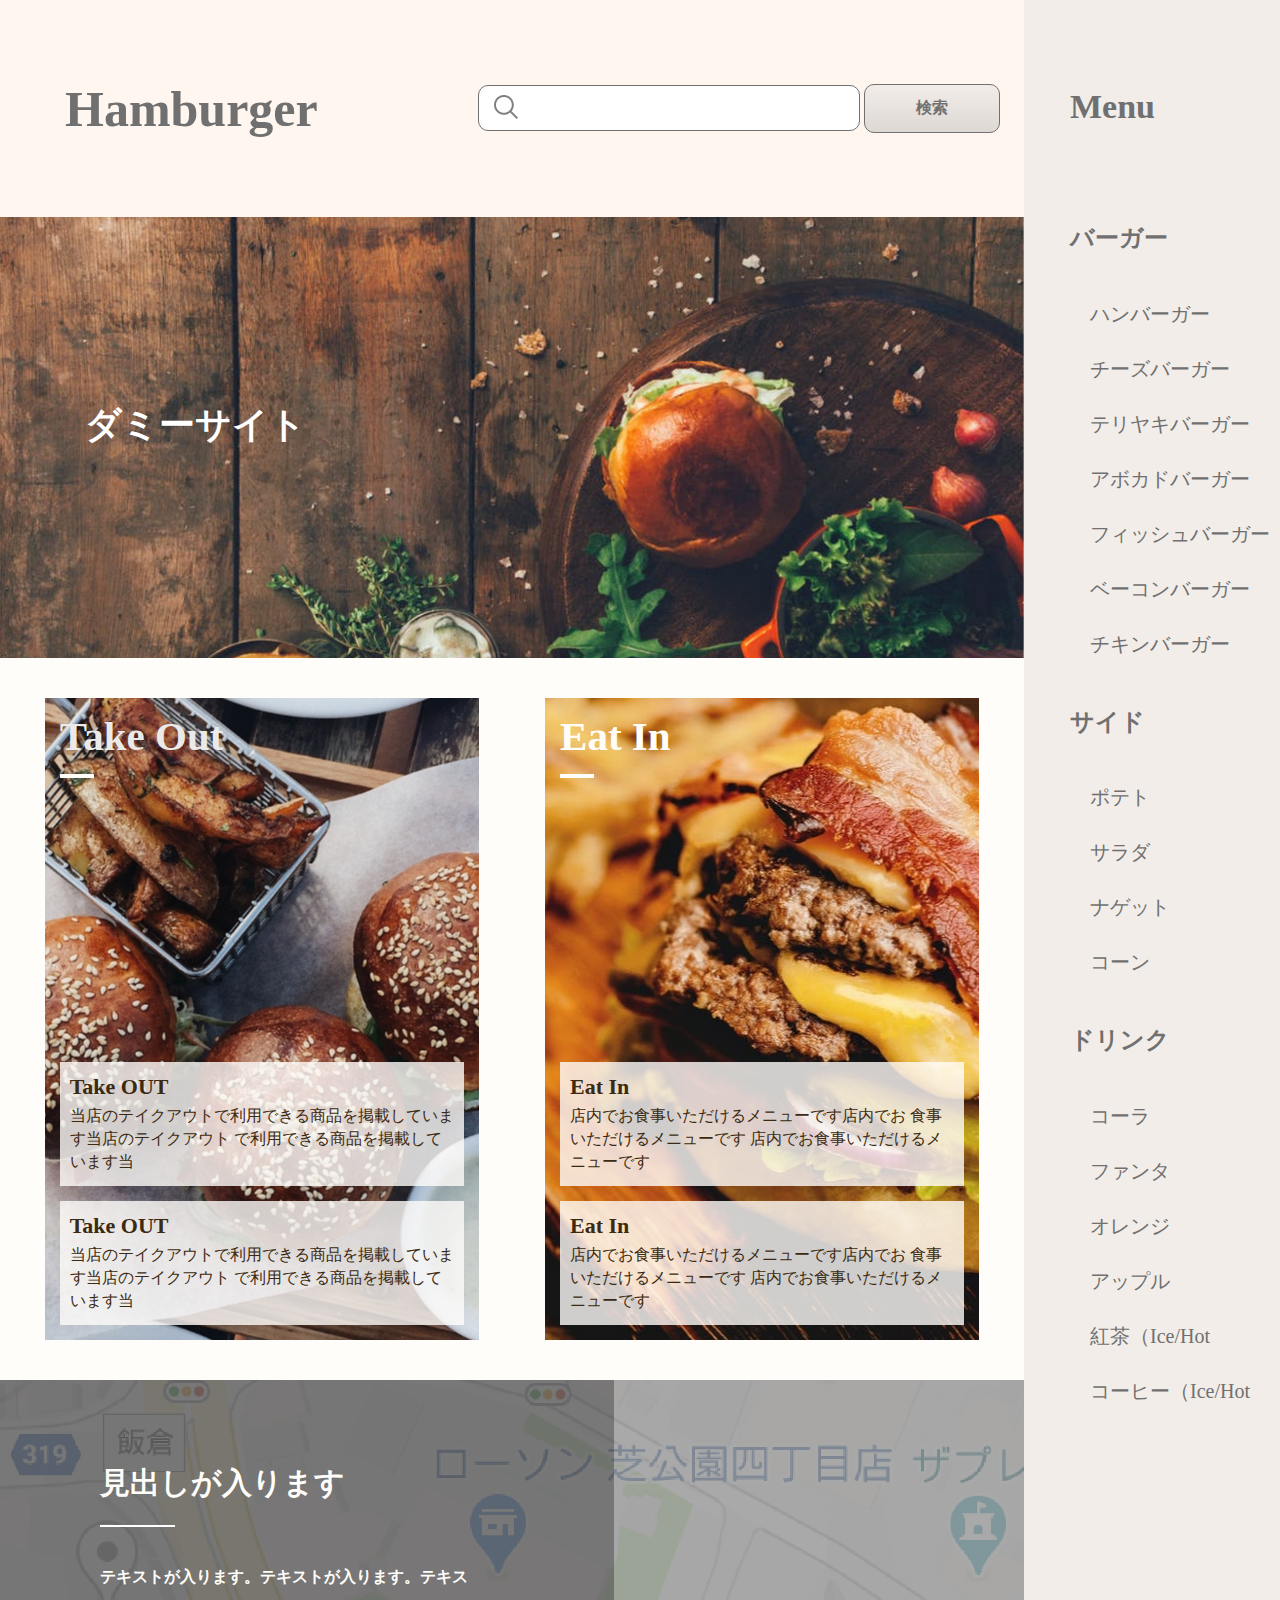
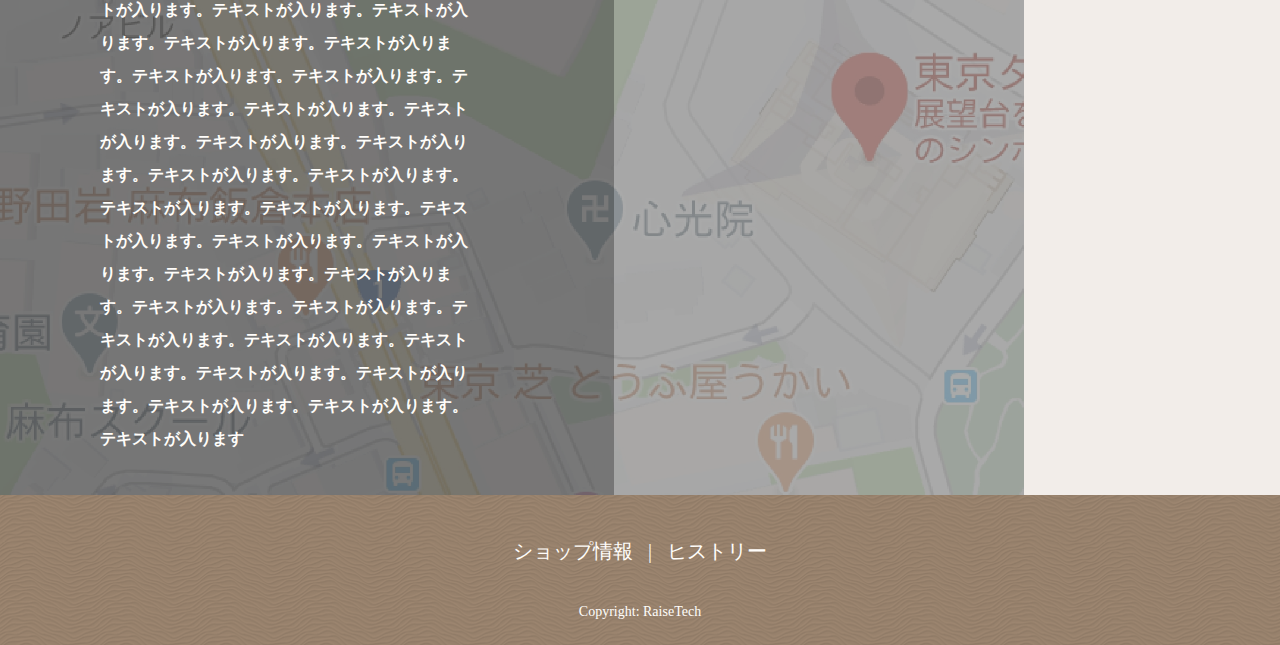
==== commit 6105ab11: "レスポンシブ時サイドバーの挙動修正" ====
--- a/index.html
+++ b/index.html
@@ -13,31 +13,31 @@
 
 <body>
   <div class="l-main__flex-wrap">
-    
+
     <div class="wrapper">
 
       <header class="l-header">
-  
+
         <div class="p-header">
           <h1 class="p-header__title">
             Hamburger
           </h1>
-  
+
           <div class="p-header__nav">
             <button class="p-hamburger">
               Menu
             </button>
           </div>
         </div>
-  
+
         <form action="" class="p-search-form">
           <input type="text" class="p-search-form__keyword">
           <input type="submit" value="検索" class="p-search-form__submit">
         </form>
-  
+
       </header>
-  
-  
+
+
       <article class="l-contents">
         <div class="p-mv">
           <div class="p-mv__title">ダミーサイト</div>
@@ -78,7 +78,7 @@
             </li>
           </ul>
         </div>
-  
+
         <section class="p-access">
           <div class="p-access__map-glay"></div>
           <h2 class="p-access__title">見出しが入ります</h2>
@@ -95,41 +95,41 @@
       <img src="./img/close-btn.png" alt="" class="p-sidebar-close">
       <h2 class="p-sidebar__title">Menu</h2>
 
-      <div class="p-sidebar__nav">
 
-        <div class="p-sidebar__nav-content">
 
-          <h3 class="p-sidebar__nav-title">バーガー</h3>
-          <ul>
-            <li>ハンバーガー</li>
-            <li>チーズバーガー</li>
-            <li>テリヤキバーガー</li>
-            <li>アボカドバーガー</li>
-            <li>フィッシュバーガー</li>
-            <li>ベーコンバーガー</li>
-            <li>チキンバーガー</li>
-          </ul>
+      <div class="p-sidebar__nav-content">
 
-          <h3 class="p-sidebar__nav-title">サイド</h3>
-          <ul>
-            <li>ポテト</li>
-            <li>サラダ</li>
-            <li>ナゲット</li>
-            <li>コーン</li>
-          </ul>
+        <h3 class="p-sidebar__nav-title">バーガー</h3>
+        <ul>
+          <li>ハンバーガー</li>
+          <li>チーズバーガー</li>
+          <li>テリヤキバーガー</li>
+          <li>アボカドバーガー</li>
+          <li>フィッシュバーガー</li>
+          <li>ベーコンバーガー</li>
+          <li>チキンバーガー</li>
+        </ul>
 
-          <h3 class="p-sidebar__nav-title">ドリンク</h3>
-          <ul>
-            <li>コーラ</li>
-            <li>ファンタ</li>
-            <li>オレンジ</li>
-            <li>アップル</li>
-            <li>紅茶（Ice/Hot</li>
-            <li>コーヒー（Ice/Hot</li>
-          </ul>
-        </div>
+        <h3 class="p-sidebar__nav-title">サイド</h3>
+        <ul>
+          <li>ポテト</li>
+          <li>サラダ</li>
+          <li>ナゲット</li>
+          <li>コーン</li>
+        </ul>
 
+        <h3 class="p-sidebar__nav-title">ドリンク</h3>
+        <ul>
+          <li>コーラ</li>
+          <li>ファンタ</li>
+          <li>オレンジ</li>
+          <li>アップル</li>
+          <li>紅茶（Ice/Hot</li>
+          <li>コーヒー（Ice/Hot</li>
+        </ul>
       </div>
+
+
     </article>
 
   </div>
--- a/css/style.css
+++ b/css/style.css
@@ -5,8 +5,7 @@
    # ================================================================= */
 html {
   box-sizing: border-box;
-  -webkit-text-size-adjust: 100%;
-  /* Prevent adjustments of font size after orientation changes in iOS */
+  -webkit-text-size-adjust: 100%; /* Prevent adjustments of font size after orientation changes in iOS */
   word-break: normal;
   -moz-tab-size: 4;
   -o-tab-size: 4;
@@ -16,21 +15,18 @@
 *,
 ::before,
 ::after {
-  background-repeat: no-repeat;
-  /* Set `background-repeat: no-repeat` to all elements and pseudo elements */
+  background-repeat: no-repeat; /* Set `background-repeat: no-repeat` to all elements and pseudo elements */
   box-sizing: inherit;
 }
 
 ::before,
 ::after {
-  text-decoration: inherit;
-  /* Inherit text-decoration and vertical align to ::before and ::after pseudo elements */
+  text-decoration: inherit; /* Inherit text-decoration and vertical align to ::before and ::after pseudo elements */
   vertical-align: inherit;
 }
 
 * {
-  padding: 0;
-  /* Reset `padding` and `margin` of all elements */
+  padding: 0; /* Reset `padding` and `margin` of all elements */
   margin: 0;
 }
 
@@ -38,38 +34,30 @@
    # General elements
    # ================================================================= */
 hr {
-  overflow: visible;
-  /* Show the overflow in Edge and IE */
-  height: 0;
-  /* Add the correct box sizing in Firefox */
-  color: inherit;
-  /* Correct border color in Firefox. */
+  overflow: visible; /* Show the overflow in Edge and IE */
+  height: 0; /* Add the correct box sizing in Firefox */
+  color: inherit; /* Correct border color in Firefox. */
 }
 
 details,
 main {
-  display: block;
-  /* Render the `main` element consistently in IE. */
+  display: block; /* Render the `main` element consistently in IE. */
 }
 
 summary {
-  display: list-item;
-  /* Add the correct display in all browsers */
+  display: list-item; /* Add the correct display in all browsers */
 }
 
 small {
-  font-size: 80%;
-  /* Set font-size to 80% in `small` elements */
+  font-size: 80%; /* Set font-size to 80% in `small` elements */
 }
 
 [hidden] {
-  display: none;
-  /* Add the correct display in IE */
+  display: none; /* Add the correct display in IE */
 }
 
 abbr[title] {
-  border-bottom: none;
-  /* Remove the bottom border in Chrome 57 */
+  border-bottom: none; /* Remove the bottom border in Chrome 57 */
   /* Add the correct text decoration in Chrome, Edge, IE, Opera, and Safari */
   text-decoration: underline;
   -webkit-text-decoration: underline dotted;
@@ -77,33 +65,28 @@
 }
 
 a {
-  background-color: transparent;
-  /* Remove the gray background on active links in IE 10 */
+  background-color: transparent; /* Remove the gray background on active links in IE 10 */
 }
 
 a:active,
 a:hover {
-  outline-width: 0;
-  /* Remove the outline when hovering in all browsers */
+  outline-width: 0; /* Remove the outline when hovering in all browsers */
 }
 
 code,
 kbd,
 pre,
 samp {
-  font-family: monospace, monospace;
-  /* Specify the font family of code elements */
+  font-family: monospace, monospace; /* Specify the font family of code elements */
 }
 
 pre {
-  font-size: 1em;
-  /* Correct the odd `em` font sizing in all browsers */
+  font-size: 1em; /* Correct the odd `em` font sizing in all browsers */
 }
 
 b,
 strong {
-  font-weight: bolder;
-  /* Add the correct font weight in Chrome, Edge, and Safari */
+  font-weight: bolder; /* Add the correct font weight in Chrome, Edge, and Safari */
 }
 
 sub,
@@ -123,10 +106,8 @@
 }
 
 table {
-  border-color: inherit;
-  /* Correct border color in all Chrome, Edge, and Safari. */
-  text-indent: 0;
-  /* Remove text indentation in Chrome, Edge, and Safari */
+  border-color: inherit; /* Correct border color in all Chrome, Edge, and Safari. */
+  text-indent: 0; /* Remove text indentation in Chrome, Edge, and Safari */
 }
 
 iframe {
@@ -142,27 +123,21 @@
 
 [type=number]::-webkit-inner-spin-button,
 [type=number]::-webkit-outer-spin-button {
-  height: auto;
-  /* Correct the cursor style of increment and decrement buttons in Chrome */
+  height: auto; /* Correct the cursor style of increment and decrement buttons in Chrome */
 }
 
 [type=search] {
-  -webkit-appearance: textfield;
-  /* Correct the odd appearance in Chrome and Safari */
-  outline-offset: -2px;
-  /* Correct the outline style in Safari */
+  -webkit-appearance: textfield; /* Correct the odd appearance in Chrome and Safari */
+  outline-offset: -2px; /* Correct the outline style in Safari */
 }
 
 [type=search]::-webkit-search-decoration {
-  -webkit-appearance: none;
-  /* Remove the inner padding in Chrome and Safari on macOS */
+  -webkit-appearance: none; /* Remove the inner padding in Chrome and Safari on macOS */
 }
 
 textarea {
-  overflow: auto;
-  /* Internet Explorer 11+ */
-  resize: vertical;
-  /* Specify textarea */
+  overflow: auto; /* Internet Explorer 11+ */
+  resize: vertical; /* Specify textarea */
 }
 
 button,
@@ -170,24 +145,20 @@
 optgroup,
 select,
 textarea {
-  font: inherit;
-  /* Specify font inheritance of form elements */
+  font: inherit; /* Specify font inheritance of form elements */
 }
 
 optgroup {
-  font-weight: bold;
-  /* Restore the font weight unset by the previous rule */
+  font-weight: bold; /* Restore the font weight unset by the previous rule */
 }
 
 button {
-  overflow: visible;
-  /* Address `overflow` set to `hidden` in IE 8/9/10/11 */
+  overflow: visible; /* Address `overflow` set to `hidden` in IE 8/9/10/11 */
 }
 
 button,
 select {
-  text-transform: none;
-  /* Firefox 40+, Internet Explorer 11- */
+  text-transform: none; /* Firefox 40+, Internet Explorer 11- */
 }
 
 button,
@@ -217,8 +188,7 @@
 html [type=button],
 [type=reset],
 [type=submit] {
-  -webkit-appearance: button;
-  /* Correct the inability to style clickable types in iOS */
+  -webkit-appearance: button; /* Correct the inability to style clickable types in iOS */
 }
 
 button,
@@ -239,35 +209,25 @@
 
 /* Style select like a standard input */
 select {
-  -moz-appearance: none;
-  /* Firefox 36+ */
-  -webkit-appearance: none;
-  /* Chrome 41+ */
+  -moz-appearance: none; /* Firefox 36+ */
+  -webkit-appearance: none; /* Chrome 41+ */
 }
 
 select::-ms-expand {
-  display: none;
-  /* Internet Explorer 11+ */
+  display: none; /* Internet Explorer 11+ */
 }
 
 select::-ms-value {
-  color: currentColor;
-  /* Internet Explorer 11+ */
+  color: currentColor; /* Internet Explorer 11+ */
 }
 
 legend {
-  border: 0;
-  /* Correct `color` not being inherited in IE 8/9/10/11 */
-  color: inherit;
-  /* Correct the color inheritance from `fieldset` elements in IE */
-  display: table;
-  /* Correct the text wrapping in Edge and IE */
-  max-width: 100%;
-  /* Correct the text wrapping in Edge and IE */
-  white-space: normal;
-  /* Correct the text wrapping in Edge and IE */
-  max-width: 100%;
-  /* Correct the text wrapping in Edge 18- and IE */
+  border: 0; /* Correct `color` not being inherited in IE 8/9/10/11 */
+  color: inherit; /* Correct the color inheritance from `fieldset` elements in IE */
+  display: table; /* Correct the text wrapping in Edge and IE */
+  max-width: 100%; /* Correct the text wrapping in Edge and IE */
+  white-space: normal; /* Correct the text wrapping in Edge and IE */
+  max-width: 100%; /* Correct the text wrapping in Edge 18- and IE */
 }
 
 ::-webkit-file-upload-button {
@@ -394,7 +354,6 @@
   .l-main__flex-wrap {
     display: flex;
   }
-
   .wrapper {
     width: 80%;
   }
@@ -421,7 +380,8 @@
 }
 @media (min-width: 1025px) {
   .c-card {
-    padding: 53px 63px 40px;
+    padding: 5%;
+    width: 50%;
   }
 }
 .c-card__ttl {
@@ -432,7 +392,7 @@
 }
 @media (min-width: 1025px) {
   .c-card__ttl {
-    font-size: 3.6rem;
+    font-size: 3rem;
     line-height: 5.4rem;
     margin-bottom: 4.7rem;
   }
@@ -444,7 +404,7 @@
 }
 @media (min-width: 1025px) {
   .c-card__ttl-sub {
-    font-size: 2.4rem;
+    font-size: 2rem;
     line-height: 3.6rem;
     margin-bottom: 1.5rem;
   }
@@ -533,7 +493,6 @@
   .p-search-form {
     width: 546px;
     margin: 0;
-    margin-right: 30px;
   }
 }
 .p-search-form::before {
@@ -552,6 +511,7 @@
   background: #fff;
   border: 1px solid #707070;
   border-radius: 10px;
+  padding-left: 40px;
 }
 @media (min-width: 790px) and (max-width: 1024px) {
   .p-search-form__keyword {
@@ -560,7 +520,7 @@
 }
 @media (min-width: 1025px) {
   .p-search-form__keyword {
-    width: 396px;
+    width: 70%;
   }
 }
 .p-search-form__submit {
@@ -602,10 +562,10 @@
   .p-sidebar {
     position: static;
     opacity: 1;
-    z-index: 1;
     width: 20%;
     height: auto;
     background: #F2EDE9;
+    transition: none;
   }
 }
 .p-sidebar img {
@@ -630,15 +590,30 @@
   opacity: 1;
   z-index: 998;
 }
+@media (min-width: 1025px) {
+  .p-sidebar.mask {
+    display: block;
+  }
+}
 .p-sidebar__title {
   display: none;
+}
+@media (min-width: 1025px) {
+  .p-sidebar__title {
+    display: block;
+    padding-left: 46px;
+    padding-top: 80px;
+    font-family: "Roboto";
+    color: #707070;
+    font-size: 34px;
+  }
 }
 .p-sidebar__nav-content {
   position: fixed;
   top: 0;
   right: -120%;
   z-index: 999;
-  width: 87vw;
+  width: 80%;
   height: 100vh;
   overflow: auto;
   -webkit-overflow-scrolling: touch;
@@ -649,19 +624,25 @@
 }
 @media (min-width: 790px) and (max-width: 1024px) {
   .p-sidebar__nav-content {
-    width: 44vw;
+    width: 44%;
   }
 }
 @media (min-width: 1025px) {
   .p-sidebar__nav-content {
     position: static;
     width: 100%;
-    overflow: visible;
     height: auto;
+    padding-top: 85px;
+    transition: none;
   }
 }
 .p-sidebar__nav-content.slide {
   right: 0;
+}
+@media (min-width: 1025px) {
+  .p-sidebar__nav-content.slide {
+    display: block;
+  }
 }
 .p-sidebar__nav-content ul {
   list-style: none;
@@ -682,15 +663,6 @@
   font-size: 2.4rem;
   font-weight: bold;
   margin-bottom: 40px;
-}
-
-.p-sidebar.mask {
-  opacity: 1;
-  z-index: 998;
-}
-
-.p-sidebar__nav-content.slide {
-  right: 0;
 }
 
 .p-mv {
@@ -808,6 +780,9 @@
 .p-branch-menu__item-list {
   list-style: none;
   padding: 11px 15px 15px 15px;
+  display: flex;
+  flex-direction: column;
+  justify-content: space-between;
 }
 .p-branch-menu__item-list h2 {
   font-size: 4.1rem;
@@ -850,7 +825,6 @@
   flex-direction: column;
   flex-wrap: wrap;
   gap: 15px;
-  margin-top: 300px;
 }
 
 .p-access {
@@ -881,6 +855,11 @@
 @media (min-width: 790px) and (max-width: 1024px) {
   .p-access {
     min-height: 415px;
+  }
+}
+@media (min-width: 1025px) {
+  .p-access {
+    padding: 80px 100px 40px;
   }
 }
 .p-access__title {
@@ -934,7 +913,7 @@
 }
 @media (min-width: 1025px) {
   .p-access__map-glay {
-    min-height: 600px;
+    height: 100%;
     width: 60%;
   }
 }
@@ -1087,8 +1066,9 @@
 @media (min-width: 1025px) {
   .p-archive__menu {
     display: flex;
-    margin: 0 80px;
+    margin: 0 5%;
     margin-bottom: 30px;
+    max-height: 24%;
   }
 }
 .p-archive__menu img {
@@ -1098,11 +1078,17 @@
 @media (min-width: 790px) and (max-width: 1024px) {
   .p-archive__menu img {
     width: 50%;
+    height: auto;
+    -o-object-fit: cover;
+       object-fit: cover;
   }
 }
 @media (min-width: 1025px) {
   .p-archive__menu img {
     width: 50%;
+    height: auto;
+    -o-object-fit: cover;
+       object-fit: cover;
   }
 }
 .p-archive__page-nav {
